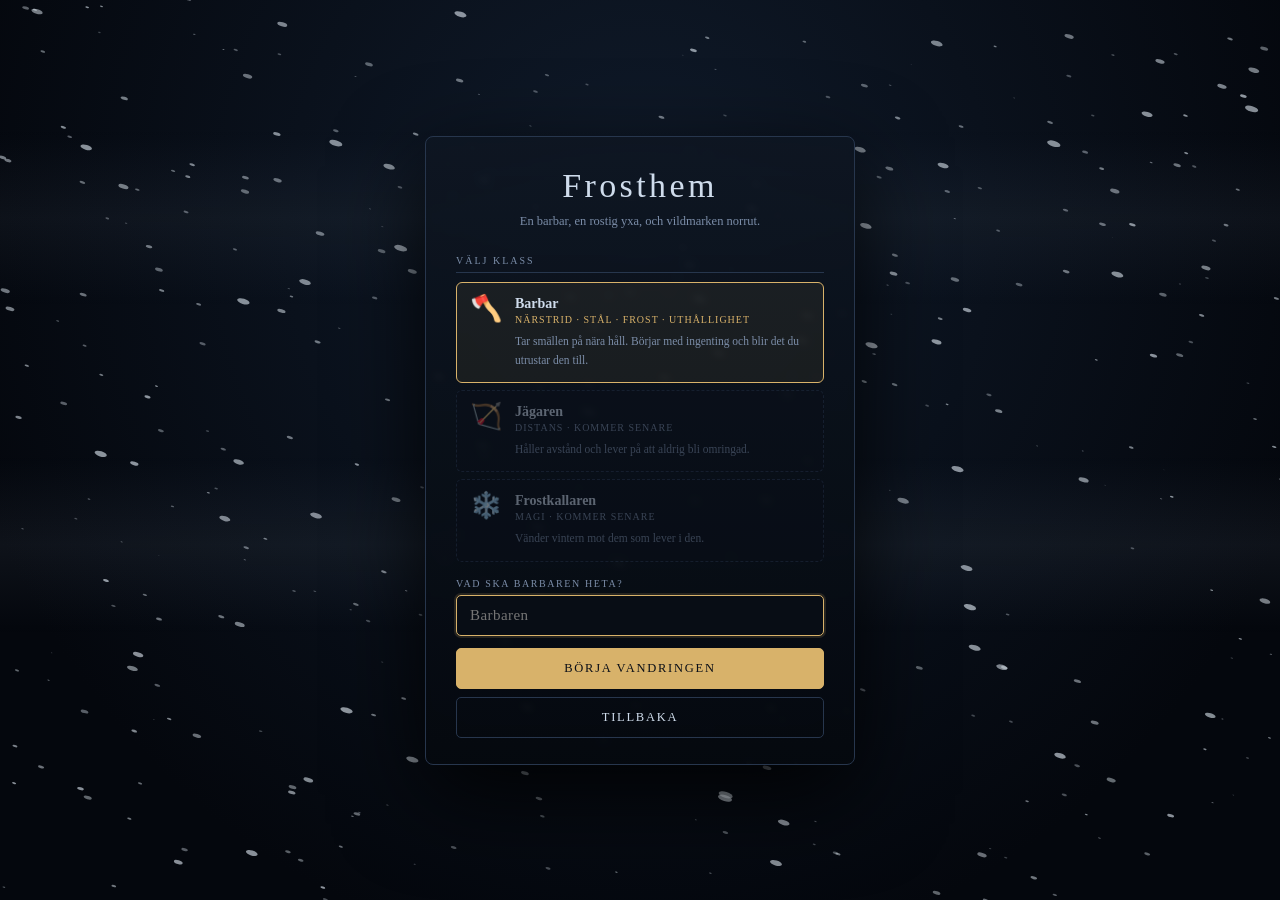
==== index.html @ ba6cdf70 "Barbar, tetris-väska och poäng med ångerrätt Poängfördelningen är byggd kring en väntande hög: poäng" ====
<!doctype html>
<html lang="sv">
<head>
<meta charset="utf-8">
<meta name="viewport" content="width=device-width,initial-scale=1">
<title>Frosthem — Barbaren</title>
<link rel="stylesheet" href="styles.css">
</head>
<body>
<canvas id="game"></canvas>

<div id="ground-labels"></div>

<div id="hud">
  <div class="orb orb-hp">
    <div class="orb-fill" id="hp-fill"></div>
    <div class="orb-text" id="hp-text">0/0</div>
  </div>

  <div id="center-hud">
    <div id="zone-name">Frosthem</div>
    <div id="xp-bar" title="Erfarenhet"><div id="xp-fill"></div></div>
    <div id="stamina-bar">
      <div id="stamina-fill"></div>
      <div id="stamina-text"><span class="lbl">Uthållighet</span><span class="val" id="sta-text">0/0</span></div>
    </div>
    <div id="skillbar"></div>
  </div>

  <div class="orb orb-mana" id="mana-orb">
    <div class="orb-fill" id="mana-fill"></div>
    <div class="orb-text" id="mana-text">0/0</div>
  </div>
</div>

<div id="topleft">
  <div id="charline"><span id="char-level">Nivå 1</span> <span class="dim">Barbar</span></div>
  <div id="goldline"><span id="gold">0</span> guld</div>
  <div id="alerts"></div>
</div>

<div id="topright">
  <div id="minimap-wrap"><canvas id="minimap" width="180" height="180"></canvas></div>
</div>

<div id="nav">
  <div class="navbtn" data-panel="inventory" data-name="Väska &amp; utrustning" data-key="I">🎒</div>
  <div class="navbtn" data-panel="character" data-name="Karaktär" data-key="C">📜</div>
  <div class="navbtn" data-panel="skills" data-name="Skill-träd" data-key="K">🌟</div>
  <div class="navbtn" data-act="help" data-name="Hur man spelar" data-key="F1"><span class="glyph">?</span></div>
</div>

<div id="panels"></div>
<div id="tooltip" class="hidden"></div>

<div id="pause" class="hidden">
  <div class="menu-box">
    <h1>Pausat</h1>
    <button data-act="resume" class="primary">Fortsätt</button>
    <button data-act="save">Spara nu</button>
    <button data-act="autoaim">Auto-sikte: På</button>
    <button data-act="autoattack">Auto-attack: På</button>
    <button data-act="quit">Till startskärmen</button>
    <div class="menu-note" id="pause-note"></div>
  </div>
</div>

<div id="levelup" class="hidden">
  <div class="menu-box lvl">
    <div class="lvl-badge" id="lvl-badge">Nivå 2</div>
    <p class="lvl-sub" id="lvl-sub"></p>
    <div id="lvl-stats"></div>
    <div class="lvl-actions" id="lvl-actions"></div>
    <div class="menu-note">Du måste inte lägga poängen nu — de ligger kvar tills du vill.</div>
  </div>
</div>

<div id="tutorial" class="hidden">
  <div class="menu-box tut">
    <div class="tut-step" id="tut-step">1 / 4</div>
    <div class="tut-ico" id="tut-ico">🧭</div>
    <h1 id="tut-title"></h1>
    <p id="tut-body"></p>
    <button data-act="next" class="primary" id="tut-next">Nästa</button>
  </div>
</div>

<div id="overlay" class="hidden">
  <div id="overlay-box">
    <h1 id="overlay-title"></h1>
    <p id="overlay-body"></p>
    <button id="overlay-btn"></button>
  </div>
</div>

<div id="hint">
  <b>← ↑ ↓ →</b><span>gå</span>
  <b>Klick</b><span>attack (siktar av sig själv)</span>
  <b>Space</b><span>undanrullning</span>
  <b>1 – 6</b><span>skills</span>
  <b>Q</b><span>hälsodryck</span>
  <b>E</b><span>använd · tala · res</span>
  <b>T</b><span>stadsportal</span>
  <b>Esc</b><span>paus &amp; spara</span>
  <b>F1</b><span>hur man spelar</span>
  <b>F2</b><span>dölj den här listan</span>
</div>

<div id="start">
  <canvas id="menu-bg"></canvas>
  <div id="start-box">
    <h1>Frosthem</h1>
    <p class="sub">En barbar, en rostig yxa, och vildmarken norrut.</p>

    <div id="char-list-view">
      <div class="menu-grp">Dina karaktärer</div>
      <div id="char-list"></div>
      <button id="btn-newchar">Skapa ny karaktär</button>
    </div>

    <div id="create-view" class="hidden">
      <div class="menu-grp">Välj klass</div>
      <div id="class-list"></div>
      <label for="hero-name">Vad ska barbaren heta?</label>
      <input id="hero-name" maxlength="18" placeholder="Barbaren" autocomplete="off" spellcheck="false">
      <button id="btn-new" class="primary">Börja vandringen</button>
      <button id="btn-back">Tillbaka</button>
    </div>
  </div>
</div>

<script type="module" src="src/main.js"></script>
</body>
</html>
---- styles.css ----
:root{
  --bg:#060910; --panel:#0d131e; --panel2:#121a27; --border:#27364d;
  --ink:#cfdcec; --muted:#7b8da8; --gold:#d8b26a; --ice:#7fd4f0; --blood:#a8202a;
  --r-normal:#cfdcec; --r-magic:#6f9ffb; --r-rare:#e8d15a; --r-unique:#c08a3e;
  --font: "Iowan Old Style","Palatino Linotype",Palatino,Georgia,serif;
  --mono: ui-monospace,"SF Mono",Menlo,monospace;
}
*{box-sizing:border-box}
html,body{margin:0;height:100%;overflow:hidden;background:var(--bg);color:var(--ink);
  font-family:var(--font);user-select:none;-webkit-user-select:none}
canvas#game{position:fixed;inset:0;width:100%;height:100%;display:block;cursor:crosshair}

/* ---------- ground item labels ---------- */
#ground-labels{position:fixed;inset:0;pointer-events:none;z-index:5}
.glabel{position:absolute;transform:translate(-50%,-50%);white-space:nowrap;
  font-size:11px;letter-spacing:.02em;padding:2px 7px;border-radius:3px;
  background:rgba(5,8,14,.82);border:1px solid rgba(255,255,255,.10);
  text-shadow:0 1px 2px #000;pointer-events:auto;cursor:pointer}
.glabel:hover{background:rgba(20,28,42,.95);border-color:rgba(255,255,255,.3)}
.glabel.gold{color:var(--gold)}
.r-normal{color:var(--r-normal)} .r-magic{color:var(--r-magic)}
.r-rare{color:var(--r-rare)} .r-unique{color:var(--r-unique)}

/* ---------- HUD ---------- */
#hud{position:fixed;left:0;right:0;bottom:0;height:132px;z-index:10;
  display:flex;align-items:flex-end;justify-content:center;gap:24px;pointer-events:none}
.orb{position:relative;width:104px;height:104px;flex:none;border-radius:50%;margin-bottom:10px;
  background:radial-gradient(circle at 35% 30%,#1b2536,#070b12 70%);
  border:2px solid var(--border);overflow:hidden;box-shadow:0 0 24px rgba(0,0,0,.8), inset 0 0 20px rgba(0,0,0,.7)}
.orb-fill{position:absolute;left:0;right:0;bottom:0;transition:height .12s linear}
.orb-hp .orb-fill{background:linear-gradient(180deg,#e0303c,#6b0f18)}
.orb-mana .orb-fill{background:linear-gradient(180deg,#6f9ffb,#1a2a70)}
.orb-text{position:absolute;inset:0;display:grid;place-items:center;font-size:12px;
  font-family:var(--mono);text-shadow:0 1px 3px #000;letter-spacing:.03em}
#center-hud{display:flex;flex-direction:column;align-items:center;gap:6px;margin-bottom:14px;
  width:min(420px,52vw)}
#zone-name{font-size:13px;color:var(--muted);letter-spacing:.18em;text-transform:uppercase}
#xp-bar{width:100%;height:7px;background:#0b1019;border:1px solid var(--border);border-radius:3px;overflow:hidden}
#xp-fill{height:100%;width:0%;background:linear-gradient(90deg,#5a7fbf,#a9d6f2);transition:width .2s}
#skillbar{display:flex;gap:8px}
.slot{width:46px;height:46px;border:1px solid var(--border);border-radius:5px;background:var(--panel2);
  position:relative;display:grid;place-items:center;pointer-events:auto;cursor:pointer;
  box-shadow:inset 0 0 12px rgba(0,0,0,.6)}
.slot.active{border-color:var(--gold);box-shadow:0 0 10px rgba(216,178,106,.35), inset 0 0 12px rgba(0,0,0,.6)}
.slot.locked{opacity:.32;cursor:default}
.slot .ico{font-size:20px;line-height:1}
.slot .key{position:absolute;top:1px;left:3px;font-size:9px;color:var(--muted);font-family:var(--mono)}
.slot .cd{position:absolute;inset:0;background:rgba(4,8,14,.75);border-radius:4px;
  display:grid;place-items:center;font-family:var(--mono);font-size:12px}

/* ---------- corners ---------- */
#topleft{position:fixed;top:14px;left:16px;z-index:10;font-size:13px;pointer-events:none}
#charline{letter-spacing:.06em}
.dim{color:var(--muted)}
#goldline{color:var(--gold);font-size:12px;margin-top:2px}
#alerts{margin-top:12px;display:flex;flex-direction:column;gap:4px;max-width:340px}
.alert{font-size:12px;padding:4px 9px;background:rgba(8,12,20,.82);border-left:2px solid var(--gold);
  animation:fade 5s forwards}
@keyframes fade{0%{opacity:0;transform:translateX(-8px)}8%{opacity:1;transform:none}80%{opacity:1}100%{opacity:0}}
#topright{position:fixed;top:14px;right:16px;z-index:10}
#minimap-wrap{border:1px solid var(--border);border-radius:4px;overflow:hidden;
  background:rgba(6,10,17,.7);box-shadow:0 0 18px rgba(0,0,0,.6)}
#minimap{display:block;opacity:.85}
/* Hjälptexten ligger i nedre vänstra hörnet, utanför både orbarna och
   skillfältet. På smala fönster finns ingen sådan ficka — då göms den, och
   F1 tvingar fram den igen. */
#hint{position:fixed;bottom:14px;left:16px;z-index:9;pointer-events:none;
  display:grid;grid-template-columns:auto auto;gap:4px 12px;align-items:baseline;
  font-size:12px;line-height:1.5;color:#93a6c0;letter-spacing:.01em;transition:opacity .5s;
  background:rgba(6,10,17,.55);border:1px solid rgba(39,54,77,.6);border-radius:6px;
  padding:11px 14px;backdrop-filter:blur(2px)}
#hint b{color:var(--gold);font-weight:600;font-family:var(--mono);font-size:11px;
  justify-self:end;white-space:nowrap}
#hint span{white-space:nowrap}
@media (max-width:1180px){ #hint{display:none} }
#hint.show{display:grid !important;opacity:1}
#hint.faded{opacity:.6}

/* ---------- panels ---------- */
#panels{position:fixed;inset:0;z-index:20;pointer-events:none}
.panel{position:absolute;top:58px;width:min(330px,40vw);max-height:calc(100vh - 180px);overflow-y:auto;
  background:linear-gradient(180deg,var(--panel),#080d15);border:1px solid var(--border);
  border-radius:6px;padding:14px;pointer-events:auto;box-shadow:0 18px 50px rgba(0,0,0,.75)}
.panel.left{left:22px} .panel.right{right:22px} .panel.wide{width:min(392px,46vw)}
.panel h2{margin:0 0 12px;font-size:13px;letter-spacing:.2em;text-transform:uppercase;
  color:var(--gold);font-weight:600;border-bottom:1px solid var(--border);padding-bottom:8px}
.panel .close{position:absolute;top:10px;right:12px;color:var(--muted);cursor:pointer;font-size:16px;line-height:1}
.panel .close:hover{color:var(--ink)}

/* Utrustningsdocka: platserna sitter där de sitter på en kropp, som i D2.
   Hjälm överst, vapen till vänster, sköld till höger, stövlar nederst. */
#equip-doll{position:relative;display:grid;gap:6px;margin-bottom:16px;
  grid-template-columns:1fr 1.15fr 1fr;
  grid-template-rows:auto auto auto auto auto}
#equip-doll::before{content:'';position:absolute;left:34%;right:34%;top:6%;bottom:16%;
  border-radius:44% 44% 30% 30%;background:radial-gradient(ellipse at 50% 35%,
    rgba(120,150,190,.07),rgba(120,150,190,0) 70%);pointer-events:none}
.eq{min-height:48px;border:1px solid var(--border);border-radius:4px;background:#0a0f18;
  display:flex;flex-direction:column;align-items:center;justify-content:center;gap:2px;
  font-size:8.5px;color:#42506a;position:relative;cursor:default;text-align:center;padding:3px;
  letter-spacing:.05em;text-transform:uppercase}
.eq.filled{background:#131c2b;cursor:pointer}
.eq.filled:hover{border-color:var(--gold);background:#1a2536}
.eq .ic{font-size:17px;line-height:1}
.eq .nm{font-size:9px;line-height:1.15;overflow:hidden;text-transform:none;letter-spacing:0}
.eq[data-slot="helm"]   {grid-column:2;grid-row:1}
.eq[data-slot="amulet"] {grid-column:3;grid-row:1}
.eq[data-slot="weapon"] {grid-column:1;grid-row:2/span 2}
.eq[data-slot="chest"]  {grid-column:2;grid-row:2/span 2}
.eq[data-slot="shield"] {grid-column:3;grid-row:2/span 2}
.eq[data-slot="gloves"] {grid-column:1;grid-row:4}
.eq[data-slot="belt"]   {grid-column:2;grid-row:4}
.eq[data-slot="boots"]  {grid-column:3;grid-row:4}
.eq[data-slot="ring1"]  {grid-column:1;grid-row:5}
.eq[data-slot="ring2"]  {grid-column:3;grid-row:5}

/* Väska: tetris-rutnät. Bakgrundsrutor i ett lager, föremål i ett annat,
   så ett tvåhandssvärd kan spänna över sex rutor utan att flytta något. */
#bag{position:relative;width:100%;aspect-ratio:10 / 6}
.bag-grid{position:absolute;inset:0;display:grid;gap:3px;
  grid-template-columns:repeat(10,1fr);grid-template-rows:repeat(6,1fr)}
.bag-grid.backdrop > div{border:1px solid #1c2635;border-radius:3px;background:#090e17}
.bag-grid.items{pointer-events:none}
.bag-item{pointer-events:auto;display:grid;place-items:center;border-radius:3px;cursor:pointer;
  background:#131c2b;border:1px solid #2a3a52;transition:.12s}
.bag-item:hover{border-color:var(--gold);background:#1b2637;z-index:2}
.bi-ico{font-size:17px;line-height:1}
.bag-item.rn{box-shadow:inset 0 0 0 1px rgba(207,220,236,.22)}
.bag-item.rm{box-shadow:inset 0 0 0 1px rgba(111,159,251,.55);border-color:#2f4a7a}
.bag-item.rr{box-shadow:inset 0 0 0 1px rgba(232,209,90,.55);border-color:#6b6030}
.bag-item.ru{box-shadow:inset 0 0 0 1px rgba(192,138,62,.7);border-color:#6d4c22}

/* stat rows */
.row{display:flex;justify-content:space-between;font-size:12px;padding:3px 0;
  border-bottom:1px solid rgba(39,54,77,.35)}
.row span:last-child{font-family:var(--mono);color:#e6eef8}
.grp{margin:12px 0 4px;font-size:10.5px;letter-spacing:.16em;text-transform:uppercase;color:var(--muted)}
.plus{display:inline-grid;place-items:center;width:17px;height:17px;margin-left:6px;
  border:1px solid var(--gold);color:var(--gold);border-radius:3px;cursor:pointer;font-size:12px;line-height:1}
.plus:hover{background:var(--gold);color:#0b0f17}

/* Skill-träd. Grenarna ritas som linjer mellan raderna så att kraven syns
   innan man läser dem: en nod är låst tills föräldern har en poäng. */
.tree{margin-bottom:20px;padding-bottom:6px;border-bottom:1px solid rgba(39,54,77,.35)}
.tree:last-of-type{border-bottom:0}
.tree-name{font-size:11px;letter-spacing:.14em;text-transform:uppercase;color:var(--ice);
  margin-bottom:10px;display:flex;justify-content:space-between}
.tree-name span{color:var(--muted);letter-spacing:.04em;text-transform:none}
.tier{display:grid;grid-template-columns:1fr 1fr;gap:10px;position:relative}
.tier.cap{grid-template-columns:1fr;padding:0 25%}
.branch{height:20px;position:relative}
.branch i{position:absolute;background:#2c3d55;display:block}
.branch i.v{width:2px;top:0;bottom:0}
.branch i.h{height:2px;left:25%;right:25%;top:9px}
.branch i.on{background:#5d7ea6}
.node{display:flex;gap:8px;align-items:center;padding:7px 8px;border:1px solid var(--border);
  border-radius:5px;background:#0c121c;cursor:pointer;position:relative}
.node:hover{background:#141d2b;border-color:#3c5271}
.node.avail{border-color:#4a638a;background:#101927}
.node.ready{border-color:var(--gold);box-shadow:0 0 8px rgba(216,178,106,.2)}
.node.locked{opacity:.34;cursor:default;border-style:dashed}
.node .ico{width:28px;height:28px;display:grid;place-items:center;border:1px solid var(--border);
  border-radius:4px;background:#080d15;font-size:15px;flex:none}
/* Trädnoder står på höjden: ikonen bär igenkänningen, texten får plats även
   i en smal kolumn, och rutnätet läser som ett träd i stället för en lista. */
.node.sk{flex-direction:column;align-items:center;text-align:center;gap:4px;padding:9px 5px 7px}
.node.sk .ico{width:34px;height:34px;font-size:18px}
.node.sk .t{width:100%}
.node.sk .t b{font-size:10.5px;line-height:1.22;hyphens:auto}
.node.sk .t i{font-size:8.5px;letter-spacing:.02em}
.node.sk .rk{font-size:10px}
.node.maxed .ico{border-color:var(--gold)}
.node .t{flex:1;min-width:0}
.node .t b{font-size:11px;font-weight:600;display:block;line-height:1.25}
.node .t i{font-size:9.5px;color:var(--muted);font-style:normal}
.node .rk{font-family:var(--mono);font-size:10.5px;color:var(--gold);flex:none}
.node .hk{position:absolute;top:-6px;right:-6px;width:15px;height:15px;border-radius:3px;
  background:var(--panel2);border:1px solid var(--gold);color:var(--gold);
  font-family:var(--mono);font-size:9px;display:grid;place-items:center}

/* tooltip */
#tooltip{position:fixed;z-index:120;max-width:290px;pointer-events:none;
  background:linear-gradient(180deg,#0f1724,#070b12);border:1px solid var(--border);
  border-radius:5px;padding:10px 12px;font-size:12px;line-height:1.45;
  box-shadow:0 14px 40px rgba(0,0,0,.85)}
#tooltip .tt-name{font-size:13px;margin-bottom:1px}
#tooltip .tt-base{color:var(--muted);font-size:11px;margin-bottom:7px}
#tooltip .tt-core{font-family:var(--mono);font-size:11.5px;color:#dbe6f4}
#tooltip .tt-mod{color:var(--r-magic);font-size:11.5px}
#tooltip .tt-req{color:var(--muted);font-size:10.5px;margin-top:7px}
#tooltip .tt-req.bad{color:var(--blood)}
#tooltip hr{border:0;border-top:1px solid rgba(39,54,77,.6);margin:7px 0}
#tooltip .tt-hint{color:var(--gold);font-size:10.5px;margin-top:7px;font-style:italic}
#tooltip .tt-cmp{color:var(--muted);font-size:10.5px;margin-top:6px}
.up{color:#69c17a} .down{color:#c1697a}

/* overlay */
#overlay{position:fixed;inset:0;z-index:80;background:rgba(3,5,9,.86);display:grid;place-items:center}
#overlay-box{text-align:center;max-width:440px;padding:32px}
#overlay-box h1{font-size:30px;margin:0 0 10px;letter-spacing:.06em;color:var(--ink)}
#overlay-box p{color:var(--muted);font-size:14px;line-height:1.6;margin:0 0 22px}
#overlay-btn{background:none;border:1px solid var(--gold);color:var(--gold);font-family:var(--font);
  font-size:13px;letter-spacing:.14em;text-transform:uppercase;padding:11px 26px;border-radius:4px;cursor:pointer}
#overlay-btn:hover{background:var(--gold);color:#0b0f17}
.hidden{display:none !important}
::-webkit-scrollbar{width:8px}
::-webkit-scrollbar-track{background:#080d15}
::-webkit-scrollbar-thumb{background:#243349;border-radius:4px}

/* ---------- startskärm ---------- */
#start{position:fixed;inset:0;z-index:90;display:grid;place-items:center;
  background:radial-gradient(ellipse at 50% 25%,#101b2b,#04070d 78%);overflow:hidden}
#menu-bg{position:absolute;inset:0;width:100%;height:100%;display:block}
#start-box{position:relative;width:min(430px,92vw);max-height:92vh;overflow-y:auto;
  padding:30px 30px 26px;text-align:center;
  border:1px solid var(--border);border-radius:8px;
  background:linear-gradient(180deg,rgba(14,22,34,.93),rgba(5,9,15,.96));
  box-shadow:0 30px 90px rgba(0,0,0,.85);backdrop-filter:blur(3px)}
#start-box h1{margin:0 0 6px;font-size:34px;letter-spacing:.1em;font-weight:500}
#start-box .sub{margin:0 0 24px;color:var(--muted);font-size:12.5px;line-height:1.6}
.menu-grp{text-align:left;font-size:10px;letter-spacing:.2em;text-transform:uppercase;
  color:var(--muted);margin:0 0 9px;padding-bottom:6px;border-bottom:1px solid var(--border)}
#start-box label{display:block;text-align:left;font-size:10px;letter-spacing:.16em;
  text-transform:uppercase;color:var(--muted);margin:16px 0 6px}
#hero-name{width:100%;padding:11px 13px;margin-bottom:4px;border-radius:5px;
  border:1px solid var(--border);background:#080d15;color:var(--ink);
  font-family:var(--font);font-size:15px;letter-spacing:.03em}
#hero-name:focus{outline:none;border-color:var(--gold);box-shadow:0 0 0 2px rgba(216,178,106,.15)}
#start-box button{width:100%;margin-top:8px;background:none;border:1px solid var(--border);
  color:var(--ink);font-family:var(--font);font-size:12.5px;letter-spacing:.14em;
  text-transform:uppercase;padding:12px;border-radius:5px;cursor:pointer;transition:.15s}
#start-box button:hover{border-color:var(--gold);color:var(--gold)}
#start-box button.primary{background:var(--gold);border-color:var(--gold);color:#0b0f17}
#start-box button.primary:hover{filter:brightness(1.12);color:#0b0f17}

/* karaktärslistan */
#char-list{display:flex;flex-direction:column;gap:7px;margin-bottom:6px}
.char-row{display:flex;align-items:center;gap:12px;padding:11px 12px;text-align:left;
  border:1px solid var(--border);border-radius:6px;background:#0a0f18;cursor:pointer;transition:.14s}
.char-row:hover{border-color:var(--gold);background:#141d2b}
.char-lvl{flex:none;width:38px;height:38px;border-radius:50%;display:grid;place-items:center;
  border:1px solid var(--gold);color:var(--gold);font-family:var(--mono);font-size:14px;
  background:rgba(216,178,106,.08)}
.char-t{flex:1;min-width:0}
.char-t b{display:block;font-size:14px;line-height:1.25}
.char-t i{display:block;font-style:normal;font-size:10.5px;color:var(--muted);margin-top:2px}
.char-del{flex:none;width:26px;height:26px;border-radius:4px;display:grid;place-items:center;
  color:#4d5c73;font-size:14px;border:1px solid transparent}
.char-del:hover{color:var(--blood);border-color:var(--blood);background:rgba(168,32,42,.1)}
.char-empty{padding:16px 6px;font-size:12px;color:var(--muted);line-height:1.6;text-align:left}

/* klassval */
#class-list{display:flex;flex-direction:column;gap:7px}
.class-card{display:flex;gap:13px;text-align:left;padding:13px;
  border:1px solid var(--border);border-radius:6px;background:#0a0f18;cursor:pointer;transition:.14s}
.class-card:hover{border-color:#3c5271;background:#121a27}
.class-card.on{border-color:var(--gold);background:rgba(216,178,106,.07)}
.class-card.locked{opacity:.42;cursor:default;border-style:dashed}
.class-card.locked:hover{border-color:var(--border);background:#0a0f18}
.cc-ico{font-size:26px;line-height:1;flex:none}
.cc-t{min-width:0}
.cc-t b{display:block;font-size:14px;margin-bottom:2px}
.cc-t i{display:block;font-style:normal;font-size:10px;letter-spacing:.1em;
  text-transform:uppercase;color:var(--gold);margin-bottom:6px}
.class-card.locked .cc-t i{color:var(--muted)}
.cc-t span{font-size:11.5px;color:var(--muted);line-height:1.5}

/* ---------- navigeringsikoner ---------- */
/* Knapparna sitter nere till höger om manaklotet, där handen redan är. */
#nav{position:fixed;right:16px;bottom:20px;z-index:11;display:flex;gap:6px}
.navbtn{position:relative;width:38px;height:38px;display:grid;place-items:center;font-size:17px;cursor:pointer;
  border:1px solid var(--border);border-radius:5px;background:rgba(24,34,49,.94);
  transition:border-color .12s, background .12s;color:var(--gold)}
.navbtn .glyph{font-size:13px;letter-spacing:1px;color:var(--gold)}
.navbtn:hover{border-color:var(--gold);background:#18222f}
.navbtn.on{border-color:var(--gold);box-shadow:0 0 9px rgba(216,178,106,.28)}
.navbtn .dot{position:absolute}
/* OBS: klassen får inte heta .alert — det namnet bär HUD-meddelandenas
   fade-animation, som annars gör ikonen osynlig. */
.navbtn.pending::after{content:'';position:absolute;width:7px;height:7px;border-radius:50%;
  background:var(--gold);transform:translate(15px,-13px);box-shadow:0 0 6px var(--gold)}

/* ---------- meny-, nivå- och tutorialrutor ---------- */
#pause,#levelup,#tutorial{position:fixed;inset:0;z-index:85;display:grid;place-items:center}
#pause,#tutorial{background:rgba(3,5,9,.8)}
/* Nivårutan får inte låsa panelerna — man ska kunna öppna skill-trädet bakom den. */
#levelup{background:none;pointer-events:none}
.menu-box{width:min(360px,88vw);padding:26px 26px 20px;text-align:center;pointer-events:auto;
  border:1px solid var(--border);border-radius:8px;
  background:linear-gradient(180deg,rgba(17,25,38,.97),rgba(6,10,17,.98));
  box-shadow:0 26px 80px rgba(0,0,0,.85)}
.menu-box h1{margin:0 0 18px;font-size:23px;letter-spacing:.09em;font-weight:500}
.menu-box button{width:100%;margin-bottom:8px;background:none;border:1px solid var(--border);
  color:var(--ink);font-family:var(--font);font-size:12.5px;letter-spacing:.12em;
  text-transform:uppercase;padding:11px;border-radius:5px;cursor:pointer;transition:.14s}
.menu-box button:hover{border-color:var(--gold);color:var(--gold)}
.menu-box button.primary{background:var(--gold);border-color:var(--gold);color:#0b0f17}
.menu-box button.primary:hover{filter:brightness(1.12);color:#0b0f17}
.menu-note{margin-top:12px;font-size:11px;color:var(--muted);line-height:1.55}

/* nivåhöjning */
.menu-box.lvl{width:min(840px,95vw);border-color:var(--gold);
  box-shadow:0 0 0 1px rgba(216,178,106,.18),0 26px 80px rgba(0,0,0,.85)}
.lvl-badge{font-size:15px;letter-spacing:.26em;text-transform:uppercase;color:var(--gold);
  margin-bottom:4px}
.lvl-sub{margin:0 0 16px;font-size:12px;color:var(--muted)}
/* Bara listan rullar — rubrik, räknare och knappar ska aldrig hamna utanför bild. */
/* Två kolumner: attributen till vänster, hela trädet till höger. Ingenting
   ligger bakom en knapp, och kolumnerna rullar var för sig. */
#lvl-stats{margin-bottom:16px;text-align:left;display:grid;gap:20px;
  grid-template-columns:minmax(0,0.85fr) minmax(0,1.15fr)}
.lvl-col{min-width:0;max-height:56vh;overflow-y:auto;padding-right:6px}
@media (max-width:760px){ #lvl-stats{grid-template-columns:1fr} .lvl-col{max-height:32vh} }
#lvl-stats .row{padding:5px 0}
#lvl-stats .row span:first-child{display:flex;align-items:center}
#lvl-stats .grp{margin:10px 0 2px}
#lvl-stats .lvl-skill .si{font-style:normal;margin-right:7px;font-size:13px}
#lvl-stats .points{margin-bottom:8px}
.lvl-actions{display:flex;gap:8px}
.lvl-actions button{margin-bottom:0}
@keyframes lvlpop{0%{transform:scale(.9);opacity:0}60%{transform:scale(1.02)}100%{transform:scale(1);opacity:1}}
.menu-box.lvl{animation:lvlpop .28s ease-out}

/* tutorial */
.menu-box.tut{width:min(400px,90vw)}
.tut-step{font-size:10px;letter-spacing:.22em;color:var(--muted);margin-bottom:14px}
.tut-ico{font-size:36px;line-height:1;margin-bottom:12px}
.menu-box.tut h1{font-size:19px;margin-bottom:10px}
.menu-box.tut p{margin:0 0 20px;color:var(--muted);font-size:13px;line-height:1.65}
.menu-box.tut b{color:var(--gold);font-weight:600}

/* ---------- poängräknare ---------- */
.points{display:flex;align-items:baseline;gap:9px;margin:2px 0 12px;padding:9px 12px;
  border:1px solid var(--border);border-radius:5px;background:#0a0f18}
.points.has{border-color:var(--gold);background:rgba(216,178,106,.09);
  box-shadow:0 0 0 1px rgba(216,178,106,.14)}
.points .n{font-family:var(--mono);font-size:21px;line-height:1;color:#4d5c73;min-width:22px;text-align:center}
.points.has .n{color:var(--gold)}
.points .l{font-size:11px;letter-spacing:.06em;color:var(--muted)}
.points.has .l{color:var(--ink)}

/* ---------- flikar i skill-trädet ---------- */
.tabs{display:grid;grid-template-columns:repeat(3,1fr);gap:5px;margin-bottom:14px}
.tab{padding:8px 4px;text-align:center;border:1px solid var(--border);border-radius:5px;
  background:#0a0f18;cursor:pointer;transition:.13s}
.tab:hover{background:#141d2b;border-color:#3c5271}
.tab.on{border-color:var(--ice);background:rgba(127,212,240,.08)}
.tab b{display:block;font-size:11px;font-weight:600;letter-spacing:.04em}
.tab.on b{color:var(--ice)}
.tab i{font-style:normal;font-size:9.5px;font-family:var(--mono);color:var(--muted)}
.tab.on i{color:var(--ink)}

/* ---------- uthållighet: tydlig signal när den tar slut ---------- */
/* Uthålligheten är närstridarens klocka och förtjänar en egen stapel mitt i
   blickfånget — mana är magins resurs och får klotet till höger. */
#stamina-bar{position:relative;width:100%;height:15px;background:#0b1019;
  border:1px solid var(--border);border-radius:4px;overflow:hidden;
  box-shadow:inset 0 1px 4px rgba(0,0,0,.7)}
#stamina-fill{height:100%;width:100%;transition:width .1s linear;
  background:linear-gradient(180deg,#e0c46a,#8a6a1e)}
#stamina-bar.low #stamina-fill{background:linear-gradient(180deg,#d4626c,#6b1a22)}
#stamina-text{position:absolute;inset:0;display:flex;align-items:center;
  justify-content:space-between;padding:0 8px;font-size:9.5px;letter-spacing:.1em;
  text-transform:uppercase;text-shadow:0 1px 2px rgba(0,0,0,.9);color:#f0e6cf}
#stamina-text .val{font-family:var(--mono);letter-spacing:0}
#stamina-bar.low #stamina-text{color:#ffdfe2}
#stamina-bar.flash,.orb-mana.flash{animation:resflash .45s ease-out}
@keyframes resflash{
  0%{box-shadow:0 0 0 3px rgba(224,196,106,.8), inset 0 1px 4px rgba(0,0,0,.7)}
  100%{box-shadow:0 0 0 0 rgba(224,196,106,0), inset 0 1px 4px rgba(0,0,0,.7)}
}

/* ---------- attributrutor ---------- */
.attr-grid{display:grid;grid-template-columns:1fr 1fr;gap:8px;margin-bottom:6px}
.attr-card{position:relative;padding:11px 10px 9px;text-align:center;border-radius:6px;
  border:1px solid var(--border);background:#0a0f18;transition:.14s}
.attr-card:hover{border-color:#3c5271;background:#121a27}
.attr-card.pending{border-color:var(--gold);background:rgba(216,178,106,.09)}
.ac-ico{font-size:20px;line-height:1;margin-bottom:5px}
.ac-name{font-size:10px;letter-spacing:.12em;text-transform:uppercase;color:var(--muted)}
.ac-val{font-family:var(--mono);font-size:20px;line-height:1.25;color:#e6eef8}
.ac-delta{font-size:12px;color:var(--gold);margin-left:3px}
.ac-btns,.sk-btns{display:flex;gap:5px;justify-content:center;margin-top:6px}
.ac-btn{width:24px;height:22px;display:grid;place-items:center;cursor:pointer;
  border:1px solid var(--border);border-radius:4px;font-size:14px;line-height:1;
  color:var(--ink);background:#0d131e;transition:.12s;user-select:none}
.ac-btn:hover{border-color:var(--gold);color:var(--gold);background:#18222f}
.ac-btn.off{opacity:.22;pointer-events:none}
.ac-btn.plus{color:var(--gold)}

/* ---------- skill-noder med väntande poäng ---------- */
.node.sk .rk{display:flex;align-items:baseline;gap:1px;font-family:var(--mono)}
.node.sk .rk b{font-size:13px;color:#e6eef8;font-weight:600}
.node.sk .rk .rk-delta{color:var(--gold);font-size:11px}
.node.sk .rk .rk-max{color:var(--muted);font-size:10px}
.node.sk.pending{border-color:var(--gold);background:rgba(216,178,106,.10)}
.node.sk .sk-btns{margin-top:5px}
.node.sk .ac-btn{width:26px;height:20px;font-size:13px}

/* ---------- ångra / lås in ---------- */
.confirm-bar{position:sticky;bottom:0;display:grid;grid-template-columns:auto 1fr;gap:8px;
  margin-top:14px;padding-top:12px;background:linear-gradient(180deg,rgba(8,13,21,0),rgba(8,13,21,.96) 32%)}
.confirm-bar button{font-family:var(--font);font-size:12px;letter-spacing:.1em;
  text-transform:uppercase;padding:11px 14px;border-radius:5px;cursor:pointer;transition:.14s;border:1px solid}
.confirm-bar .cb-undo{background:none;border-color:var(--border);color:var(--muted)}
.confirm-bar .cb-undo:hover{border-color:var(--blood);color:var(--blood)}
.confirm-bar .cb-ok{background:var(--gold);border-color:var(--gold);color:#0b0f17;font-weight:600}
.confirm-bar .cb-ok:hover{filter:brightness(1.12)}
.lvl-actions{display:block}
.lvl-actions .confirm-bar{margin-top:0;background:none}
.lvl-actions > button{width:100%;background:var(--gold);border:1px solid var(--gold);color:#0b0f17;
  font-family:var(--font);font-size:12.5px;letter-spacing:.14em;text-transform:uppercase;
  padding:12px;border-radius:5px;cursor:pointer}
.lvl-actions > button:hover{filter:brightness(1.12)}
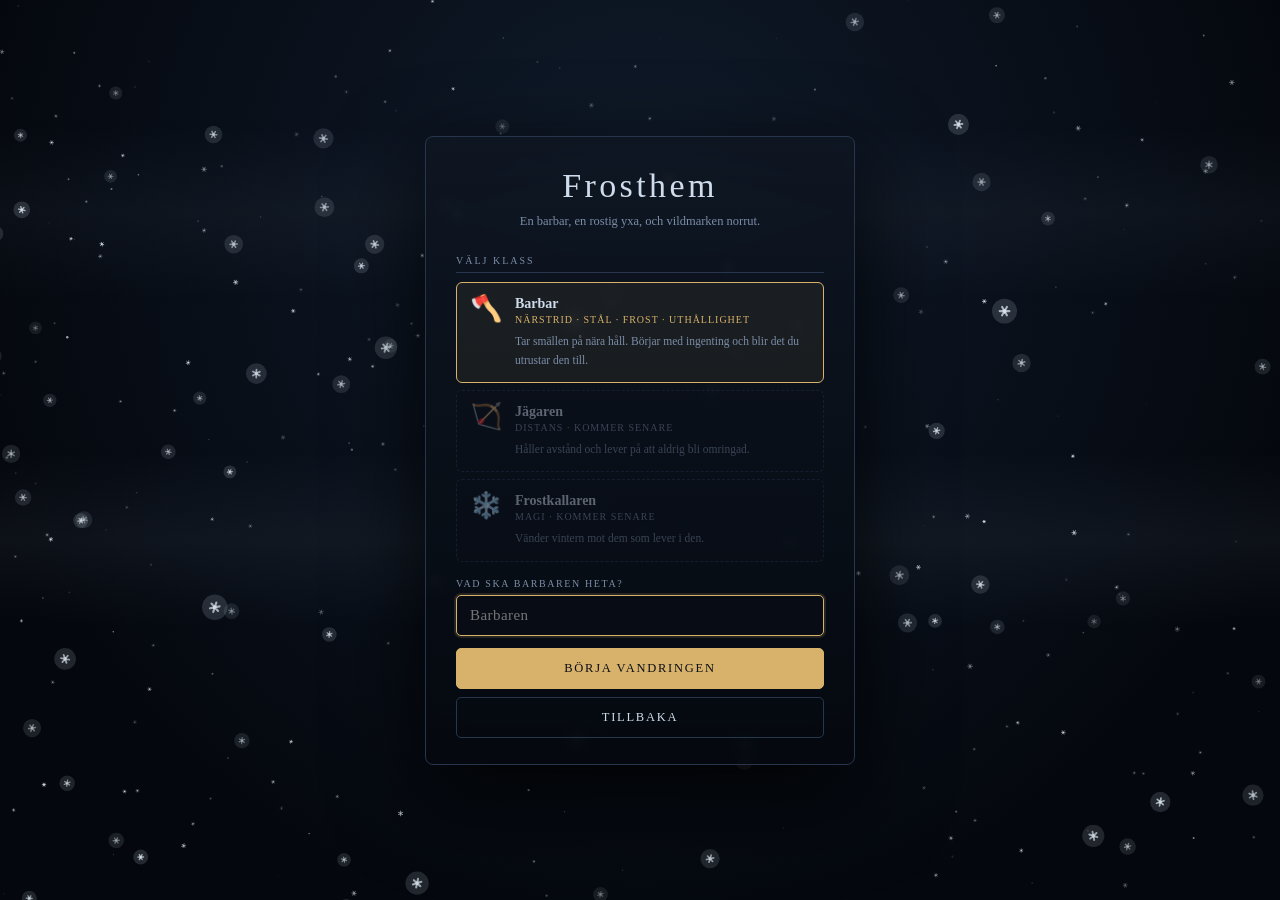
==== commit 0a17ff84: "Zonbyte genom att gå ut ur kartan, och platsnamn som tonar in Portalringarna mellan zonerna är borta" ====
--- a/index.html
+++ b/index.html
@@ -18,7 +18,6 @@
   </div>
 
   <div id="center-hud">
-    <div id="zone-name">Frosthem</div>
     <div id="xp-bar" title="Erfarenhet"><div id="xp-fill"></div></div>
     <div id="stamina-bar">
       <div id="stamina-fill"></div>
@@ -41,6 +40,7 @@
 
 <div id="topright">
   <div id="minimap-wrap"><canvas id="minimap" width="180" height="180"></canvas></div>
+  <div id="zone-tag"><span id="zone-name">Frosthem</span><span id="zone-lvl"></span></div>
 </div>
 
 <div id="nav">
@@ -50,6 +50,8 @@
   <div class="navbtn" data-act="help" data-name="Hur man spelar" data-key="F1"><span class="glyph">?</span></div>
 </div>
 
+<div id="banner"><div id="banner-name"></div><div id="banner-sub"></div></div>
+<div id="veil"></div>
 <div id="panels"></div>
 <div id="tooltip" class="hidden"></div>
 
--- a/styles.css
+++ b/styles.css
@@ -34,7 +34,6 @@
   font-family:var(--mono);text-shadow:0 1px 3px #000;letter-spacing:.03em}
 #center-hud{display:flex;flex-direction:column;align-items:center;gap:6px;margin-bottom:14px;
   width:min(420px,52vw)}
-#zone-name{font-size:13px;color:var(--muted);letter-spacing:.18em;text-transform:uppercase}
 #xp-bar{width:100%;height:7px;background:#0b1019;border:1px solid var(--border);border-radius:3px;overflow:hidden}
 #xp-fill{height:100%;width:0%;background:linear-gradient(90deg,#5a7fbf,#a9d6f2);transition:width .2s}
 #skillbar{display:flex;gap:8px}
@@ -58,9 +57,39 @@
   animation:fade 5s forwards}
 @keyframes fade{0%{opacity:0;transform:translateX(-8px)}8%{opacity:1;transform:none}80%{opacity:1}100%{opacity:0}}
 #topright{position:fixed;top:14px;right:16px;z-index:10}
-#minimap-wrap{border:1px solid var(--border);border-radius:4px;overflow:hidden;
-  background:rgba(6,10,17,.7);box-shadow:0 0 18px rgba(0,0,0,.6)}
-#minimap{display:block;opacity:.85}
+/* Storleken måste stå i CSS. Utan den blir width-attributet också
+   layoutstorlek, och eftersom renderaren sätter attributet från clientWidth
+   fick vi en återkoppling som fördubblade kartan varje bildruta. */
+#minimap-wrap{width:180px;height:180px;border:1px solid var(--border);border-radius:4px;
+  overflow:hidden;background:rgba(6,10,17,.7);box-shadow:0 0 18px rgba(0,0,0,.6)}
+#minimap{display:block;width:180px;height:180px;opacity:.85}
+/* Var man är står alltid kvar under kartan — banderollen tonar bort, den här
+   gör det inte. */
+#zone-tag{margin-top:6px;text-align:right;pointer-events:none;line-height:1.35}
+#zone-name{display:block;font-size:12px;letter-spacing:.2em;text-transform:uppercase;
+  color:#a9bcd4;text-shadow:0 1px 3px #000}
+#zone-lvl{display:block;font-size:10px;letter-spacing:.14em;color:var(--muted);
+  font-family:var(--mono)}
+
+/* ---------- platsnamn vid ankomst ---------- */
+/* Ligger högt upp, utan ruta. Tonar in, står kvar en stund, tonar ut — och
+   fångar aldrig muspekaren. */
+#banner{position:fixed;top:13vh;left:0;right:0;z-index:24;text-align:center;
+  pointer-events:none;opacity:0}
+#banner.show{animation:banner 4.2s ease-out forwards}
+#banner-name{font-size:clamp(26px,4.4vw,52px);letter-spacing:.16em;color:#e6f1fb;
+  text-shadow:0 2px 18px rgba(0,0,0,.95),0 0 44px rgba(120,190,230,.28)}
+#banner-sub{margin-top:8px;font-size:12px;letter-spacing:.34em;text-transform:uppercase;
+  color:#89a3c0;text-shadow:0 1px 6px #000}
+@keyframes banner{
+  0%{opacity:0;transform:translateY(-14px) scale(.985);letter-spacing:.3em}
+  16%{opacity:1;transform:none;letter-spacing:.16em}
+  68%{opacity:1}
+  100%{opacity:0;transform:translateY(-6px)}
+}
+
+/* Mörkningen vid zonbyte. Täcker även HUD:en, så bytet blir ett helt klipp. */
+#veil{position:fixed;inset:0;z-index:60;background:#05070d;pointer-events:none;opacity:0}
 /* Hjälptexten ligger i nedre vänstra hörnet, utanför både orbarna och
    skillfältet. På smala fönster finns ingen sådan ficka — då göms den, och
    F1 tvingar fram den igen. */
@@ -370,22 +399,29 @@
   100%{box-shadow:0 0 0 0 rgba(224,196,106,0), inset 0 1px 4px rgba(0,0,0,.7)}
 }
 
-/* ---------- attributrutor ---------- */
-.attr-grid{display:grid;grid-template-columns:1fr 1fr;gap:8px;margin-bottom:6px}
-.attr-card{position:relative;padding:11px 10px 9px;text-align:center;border-radius:6px;
+/* ---------- attributbrickor ---------- */
+.attr-grid{display:flex;flex-direction:column;gap:8px;margin-bottom:6px}
+.attr-card{display:grid;grid-template-columns:auto minmax(0,1fr) auto auto;gap:13px;
+  align-items:center;padding:12px 13px;border-radius:6px;
   border:1px solid var(--border);background:#0a0f18;transition:.14s}
 .attr-card:hover{border-color:#3c5271;background:#121a27}
 .attr-card.pending{border-color:var(--gold);background:rgba(216,178,106,.09)}
-.ac-ico{font-size:20px;line-height:1;margin-bottom:5px}
-.ac-name{font-size:10px;letter-spacing:.12em;text-transform:uppercase;color:var(--muted)}
-.ac-val{font-family:var(--mono);font-size:20px;line-height:1.25;color:#e6eef8}
+.ac-ico{width:26px;height:26px;color:#8ea3bd;flex:none}
+.attr-card.pending .ac-ico{color:var(--gold)}
+.ac-ico svg{width:100%;height:100%;display:block}
+.ac-text{min-width:0}
+.ac-text b{display:block;font-size:12.5px;font-weight:600;letter-spacing:.03em}
+.ac-text i{display:block;font-style:normal;font-size:10.5px;color:var(--muted);
+  margin-top:2px;line-height:1.35}
+.ac-val{font-family:var(--mono);font-size:20px;line-height:1;color:#e6eef8;
+  white-space:nowrap;text-align:right}
 .ac-delta{font-size:12px;color:var(--gold);margin-left:3px}
-.ac-btns,.sk-btns{display:flex;gap:5px;justify-content:center;margin-top:6px}
-.ac-btn{width:24px;height:22px;display:grid;place-items:center;cursor:pointer;
-  border:1px solid var(--border);border-radius:4px;font-size:14px;line-height:1;
+.ac-btns,.sk-btns{display:flex;gap:5px;justify-content:center}
+.ac-btn{width:26px;height:24px;display:grid;place-items:center;cursor:pointer;
+  border:1px solid var(--border);border-radius:4px;font-size:15px;line-height:1;
   color:var(--ink);background:#0d131e;transition:.12s;user-select:none}
 .ac-btn:hover{border-color:var(--gold);color:var(--gold);background:#18222f}
-.ac-btn.off{opacity:.22;pointer-events:none}
+.ac-btn.off{opacity:.2;pointer-events:none}
 .ac-btn.plus{color:var(--gold)}
 
 /* ---------- skill-noder med väntande poäng ---------- */
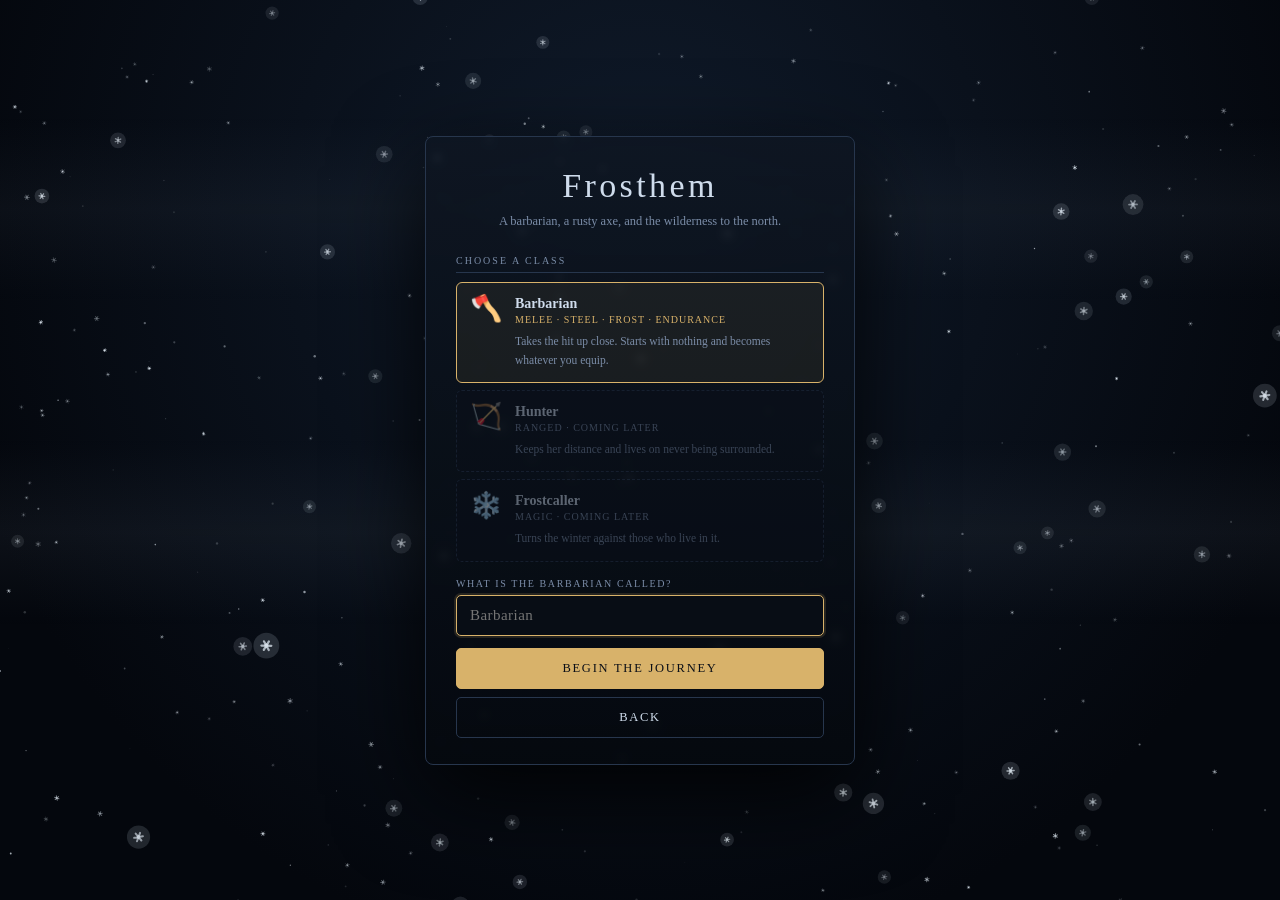
==== commit 0e38c583: "Translate the whole project to English Every player-facing string, every code comment and JSDoc bloc" ====
--- a/index.html
+++ b/index.html
@@ -1,9 +1,9 @@
 <!doctype html>
-<html lang="sv">
+<html lang="en">
 <head>
 <meta charset="utf-8">
 <meta name="viewport" content="width=device-width,initial-scale=1">
-<title>Frosthem — Barbaren</title>
+<title>Frosthem — The Barbarian</title>
 <link rel="stylesheet" href="styles.css">
 </head>
 <body>
@@ -21,7 +21,7 @@
     <div id="xp-bar" title="Erfarenhet"><div id="xp-fill"></div></div>
     <div id="stamina-bar">
       <div id="stamina-fill"></div>
-      <div id="stamina-text"><span class="lbl">Uthållighet</span><span class="val" id="sta-text">0/0</span></div>
+      <div id="stamina-text"><span class="lbl">Stamina</span><span class="val" id="sta-text">0/0</span></div>
     </div>
     <div id="skillbar"></div>
   </div>
@@ -33,8 +33,8 @@
 </div>
 
 <div id="topleft">
-  <div id="charline"><span id="char-level">Nivå 1</span> <span class="dim">Barbar</span></div>
-  <div id="goldline"><span id="gold">0</span> guld</div>
+  <div id="charline"><span id="char-level">Level 1</span> <span class="dim">Barbarian</span></div>
+  <div id="goldline"><span id="gold">0</span> gold</div>
   <div id="alerts"></div>
 </div>
 
@@ -44,10 +44,10 @@
 </div>
 
 <div id="nav">
-  <div class="navbtn" data-panel="inventory" data-name="Väska &amp; utrustning" data-key="I">🎒</div>
-  <div class="navbtn" data-panel="character" data-name="Karaktär" data-key="C">📜</div>
-  <div class="navbtn" data-panel="skills" data-name="Skill-träd" data-key="K">🌟</div>
-  <div class="navbtn" data-act="help" data-name="Hur man spelar" data-key="F1"><span class="glyph">?</span></div>
+  <div class="navbtn" data-panel="inventory" data-name="Bag &amp; equipment" data-key="I">🎒</div>
+  <div class="navbtn" data-panel="character" data-name="Character" data-key="C">📜</div>
+  <div class="navbtn" data-panel="skills" data-name="Skill trees" data-key="K">🌟</div>
+  <div class="navbtn" data-act="help" data-name="How to play" data-key="F1"><span class="glyph">?</span></div>
 </div>
 
 <div id="banner"><div id="banner-name"></div><div id="banner-sub"></div></div>
@@ -57,23 +57,23 @@
 
 <div id="pause" class="hidden">
   <div class="menu-box">
-    <h1>Pausat</h1>
-    <button data-act="resume" class="primary">Fortsätt</button>
-    <button data-act="save">Spara nu</button>
-    <button data-act="autoaim">Auto-sikte: På</button>
-    <button data-act="autoattack">Auto-attack: På</button>
-    <button data-act="quit">Till startskärmen</button>
+    <h1>Paused</h1>
+    <button data-act="resume" class="primary">Resume</button>
+    <button data-act="save">Save now</button>
+    <button data-act="autoaim">Auto-aim: On</button>
+    <button data-act="autoattack">Auto-attack: On</button>
+    <button data-act="quit">Back to the start screen</button>
     <div class="menu-note" id="pause-note"></div>
   </div>
 </div>
 
 <div id="levelup" class="hidden">
   <div class="menu-box lvl">
-    <div class="lvl-badge" id="lvl-badge">Nivå 2</div>
+    <div class="lvl-badge" id="lvl-badge">Level 2</div>
     <p class="lvl-sub" id="lvl-sub"></p>
     <div id="lvl-stats"></div>
     <div class="lvl-actions" id="lvl-actions"></div>
-    <div class="menu-note">Du måste inte lägga poängen nu — de ligger kvar tills du vill.</div>
+    <div class="menu-note">You do not have to spend the points now — they wait until you want them.</div>
   </div>
 </div>
 
@@ -83,7 +83,7 @@
     <div class="tut-ico" id="tut-ico">🧭</div>
     <h1 id="tut-title"></h1>
     <p id="tut-body"></p>
-    <button data-act="next" class="primary" id="tut-next">Nästa</button>
+    <button data-act="next" class="primary" id="tut-next">Next</button>
   </div>
 </div>
 
@@ -96,37 +96,37 @@
 </div>
 
 <div id="hint">
-  <b>← ↑ ↓ →</b><span>gå</span>
-  <b>Klick</b><span>attack (siktar av sig själv)</span>
-  <b>Space</b><span>undanrullning</span>
+  <b>← ↑ ↓ →</b><span>walk</span>
+  <b>Click</b><span>attack (aims itself)</span>
+  <b>Space</b><span>dodge roll</span>
   <b>1 – 6</b><span>skills</span>
-  <b>Q</b><span>hälsodryck</span>
-  <b>E</b><span>använd · tala · res</span>
-  <b>T</b><span>stadsportal</span>
-  <b>Esc</b><span>paus &amp; spara</span>
-  <b>F1</b><span>hur man spelar</span>
-  <b>F2</b><span>dölj den här listan</span>
+  <b>Q</b><span>health potion</span>
+  <b>E</b><span>use · talk · travel</span>
+  <b>T</b><span>town portal</span>
+  <b>Esc</b><span>pause &amp; save</span>
+  <b>F1</b><span>how to play</span>
+  <b>F2</b><span>hide this list</span>
 </div>
 
 <div id="start">
   <canvas id="menu-bg"></canvas>
   <div id="start-box">
     <h1>Frosthem</h1>
-    <p class="sub">En barbar, en rostig yxa, och vildmarken norrut.</p>
+    <p class="sub">A barbarian, a rusty axe, and the wilderness to the north.</p>
 
     <div id="char-list-view">
-      <div class="menu-grp">Dina karaktärer</div>
+      <div class="menu-grp">Your characters</div>
       <div id="char-list"></div>
-      <button id="btn-newchar">Skapa ny karaktär</button>
+      <button id="btn-newchar">Create a new character</button>
     </div>
 
     <div id="create-view" class="hidden">
-      <div class="menu-grp">Välj klass</div>
+      <div class="menu-grp">Choose a class</div>
       <div id="class-list"></div>
-      <label for="hero-name">Vad ska barbaren heta?</label>
-      <input id="hero-name" maxlength="18" placeholder="Barbaren" autocomplete="off" spellcheck="false">
-      <button id="btn-new" class="primary">Börja vandringen</button>
-      <button id="btn-back">Tillbaka</button>
+      <label for="hero-name">What is the barbarian called?</label>
+      <input id="hero-name" maxlength="18" placeholder="Barbarian" autocomplete="off" spellcheck="false">
+      <button id="btn-new" class="primary">Begin the journey</button>
+      <button id="btn-back">Back</button>
     </div>
   </div>
 </div>
--- a/styles.css
+++ b/styles.css
@@ -57,23 +57,23 @@
   animation:fade 5s forwards}
 @keyframes fade{0%{opacity:0;transform:translateX(-8px)}8%{opacity:1;transform:none}80%{opacity:1}100%{opacity:0}}
 #topright{position:fixed;top:14px;right:16px;z-index:10}
-/* Storleken måste stå i CSS. Utan den blir width-attributet också
-   layoutstorlek, och eftersom renderaren sätter attributet från clientWidth
-   fick vi en återkoppling som fördubblade kartan varje bildruta. */
+/* The size must live in CSS. Without it the width attribute is also the layout
+   size, and since the renderer sets that attribute from clientWidth we got a
+   feedback loop that doubled the map every frame. */
 #minimap-wrap{width:180px;height:180px;border:1px solid var(--border);border-radius:4px;
   overflow:hidden;background:rgba(6,10,17,.7);box-shadow:0 0 18px rgba(0,0,0,.6)}
 #minimap{display:block;width:180px;height:180px;opacity:.85}
-/* Var man är står alltid kvar under kartan — banderollen tonar bort, den här
-   gör det inte. */
+/* Where you are always stays under the map — the banner fades away, this does
+   not. */
 #zone-tag{margin-top:6px;text-align:right;pointer-events:none;line-height:1.35}
 #zone-name{display:block;font-size:12px;letter-spacing:.2em;text-transform:uppercase;
   color:#a9bcd4;text-shadow:0 1px 3px #000}
 #zone-lvl{display:block;font-size:10px;letter-spacing:.14em;color:var(--muted);
   font-family:var(--mono)}
 
-/* ---------- platsnamn vid ankomst ---------- */
-/* Ligger högt upp, utan ruta. Tonar in, står kvar en stund, tonar ut — och
-   fångar aldrig muspekaren. */
+/* ---------- place name on arrival ---------- */
+/* Sits high up, with no box. Fades in, holds a moment, fades out — and never
+   catches the mouse pointer. */
 #banner{position:fixed;top:13vh;left:0;right:0;z-index:24;text-align:center;
   pointer-events:none;opacity:0}
 #banner.show{animation:banner 4.2s ease-out forwards}
@@ -88,11 +88,11 @@
   100%{opacity:0;transform:translateY(-6px)}
 }
 
-/* Mörkningen vid zonbyte. Täcker även HUD:en, så bytet blir ett helt klipp. */
+/* The darkening during a zone change. Covers the HUD too, so it reads as a cut. */
 #veil{position:fixed;inset:0;z-index:60;background:#05070d;pointer-events:none;opacity:0}
-/* Hjälptexten ligger i nedre vänstra hörnet, utanför både orbarna och
-   skillfältet. På smala fönster finns ingen sådan ficka — då göms den, och
-   F1 tvingar fram den igen. */
+/* The help text sits in the bottom-left corner, clear of both the orbs and the
+   skill bar. Narrow windows have no such pocket — there it is hidden, and
+   F1 forces it back. */
 #hint{position:fixed;bottom:14px;left:16px;z-index:9;pointer-events:none;
   display:grid;grid-template-columns:auto auto;gap:4px 12px;align-items:baseline;
   font-size:12px;line-height:1.5;color:#93a6c0;letter-spacing:.01em;transition:opacity .5s;
@@ -116,8 +116,8 @@
 .panel .close{position:absolute;top:10px;right:12px;color:var(--muted);cursor:pointer;font-size:16px;line-height:1}
 .panel .close:hover{color:var(--ink)}
 
-/* Utrustningsdocka: platserna sitter där de sitter på en kropp, som i D2.
-   Hjälm överst, vapen till vänster, sköld till höger, stövlar nederst. */
+/* Equipment doll: the slots sit where they sit on a body, as in D2.
+   Helm on top, weapon to the left, shield to the right, boots at the bottom. */
 #equip-doll{position:relative;display:grid;gap:6px;margin-bottom:16px;
   grid-template-columns:1fr 1.15fr 1fr;
   grid-template-rows:auto auto auto auto auto}
@@ -143,8 +143,8 @@
 .eq[data-slot="ring1"]  {grid-column:1;grid-row:5}
 .eq[data-slot="ring2"]  {grid-column:3;grid-row:5}
 
-/* Väska: tetris-rutnät. Bakgrundsrutor i ett lager, föremål i ett annat,
-   så ett tvåhandssvärd kan spänna över sex rutor utan att flytta något. */
+/* Bag: a tetris grid. Background cells in one layer, items in another, so a
+   two-handed sword can span six cells without moving anything. */
 #bag{position:relative;width:100%;aspect-ratio:10 / 6}
 .bag-grid{position:absolute;inset:0;display:grid;gap:3px;
   grid-template-columns:repeat(10,1fr);grid-template-rows:repeat(6,1fr)}
@@ -168,8 +168,9 @@
   border:1px solid var(--gold);color:var(--gold);border-radius:3px;cursor:pointer;font-size:12px;line-height:1}
 .plus:hover{background:var(--gold);color:#0b0f17}
 
-/* Skill-träd. Grenarna ritas som linjer mellan raderna så att kraven syns
-   innan man läser dem: en nod är låst tills föräldern har en poäng. */
+/* Skill trees. The branches are drawn as lines between the rows so the
+   requirements are visible before you read them: a node is locked until its
+   parent has a point. */
 .tree{margin-bottom:20px;padding-bottom:6px;border-bottom:1px solid rgba(39,54,77,.35)}
 .tree:last-of-type{border-bottom:0}
 .tree-name{font-size:11px;letter-spacing:.14em;text-transform:uppercase;color:var(--ice);
@@ -190,8 +191,8 @@
 .node.locked{opacity:.34;cursor:default;border-style:dashed}
 .node .ico{width:28px;height:28px;display:grid;place-items:center;border:1px solid var(--border);
   border-radius:4px;background:#080d15;font-size:15px;flex:none}
-/* Trädnoder står på höjden: ikonen bär igenkänningen, texten får plats även
-   i en smal kolumn, och rutnätet läser som ett träd i stället för en lista. */
+/* Tree nodes stand vertically: the icon carries recognition, the text fits even
+   in a narrow column, and the grid reads as a tree rather than a list. */
 .node.sk{flex-direction:column;align-items:center;text-align:center;gap:4px;padding:9px 5px 7px}
 .node.sk .ico{width:34px;height:34px;font-size:18px}
 .node.sk .t{width:100%}
@@ -236,7 +237,7 @@
 ::-webkit-scrollbar-track{background:#080d15}
 ::-webkit-scrollbar-thumb{background:#243349;border-radius:4px}
 
-/* ---------- startskärm ---------- */
+/* ---------- start screen ---------- */
 #start{position:fixed;inset:0;z-index:90;display:grid;place-items:center;
   background:radial-gradient(ellipse at 50% 25%,#101b2b,#04070d 78%);overflow:hidden}
 #menu-bg{position:absolute;inset:0;width:100%;height:100%;display:block}
@@ -262,7 +263,7 @@
 #start-box button.primary{background:var(--gold);border-color:var(--gold);color:#0b0f17}
 #start-box button.primary:hover{filter:brightness(1.12);color:#0b0f17}
 
-/* karaktärslistan */
+/* the character list */
 #char-list{display:flex;flex-direction:column;gap:7px;margin-bottom:6px}
 .char-row{display:flex;align-items:center;gap:12px;padding:11px 12px;text-align:left;
   border:1px solid var(--border);border-radius:6px;background:#0a0f18;cursor:pointer;transition:.14s}
@@ -295,7 +296,7 @@
 .cc-t span{font-size:11.5px;color:var(--muted);line-height:1.5}
 
 /* ---------- navigeringsikoner ---------- */
-/* Knapparna sitter nere till höger om manaklotet, där handen redan är. */
+/* The buttons sit below and right of the mana orb, where the hand already is. */
 #nav{position:fixed;right:16px;bottom:20px;z-index:11;display:flex;gap:6px}
 .navbtn{position:relative;width:38px;height:38px;display:grid;place-items:center;font-size:17px;cursor:pointer;
   border:1px solid var(--border);border-radius:5px;background:rgba(24,34,49,.94);
@@ -304,15 +305,15 @@
 .navbtn:hover{border-color:var(--gold);background:#18222f}
 .navbtn.on{border-color:var(--gold);box-shadow:0 0 9px rgba(216,178,106,.28)}
 .navbtn .dot{position:absolute}
-/* OBS: klassen får inte heta .alert — det namnet bär HUD-meddelandenas
-   fade-animation, som annars gör ikonen osynlig. */
+/* NOTE: the class must not be called .alert — that name carries the HUD
+   messages' fade animation, which would otherwise make the icon invisible. */
 .navbtn.pending::after{content:'';position:absolute;width:7px;height:7px;border-radius:50%;
   background:var(--gold);transform:translate(15px,-13px);box-shadow:0 0 6px var(--gold)}
 
-/* ---------- meny-, nivå- och tutorialrutor ---------- */
+/* ---------- menu, level-up and tutorial windows ---------- */
 #pause,#levelup,#tutorial{position:fixed;inset:0;z-index:85;display:grid;place-items:center}
 #pause,#tutorial{background:rgba(3,5,9,.8)}
-/* Nivårutan får inte låsa panelerna — man ska kunna öppna skill-trädet bakom den. */
+/* The level-up window must not lock the panels — you should be able to open the skill tree behind it. */
 #levelup{background:none;pointer-events:none}
 .menu-box{width:min(360px,88vw);padding:26px 26px 20px;text-align:center;pointer-events:auto;
   border:1px solid var(--border);border-radius:8px;
@@ -327,15 +328,15 @@
 .menu-box button.primary:hover{filter:brightness(1.12);color:#0b0f17}
 .menu-note{margin-top:12px;font-size:11px;color:var(--muted);line-height:1.55}
 
-/* nivåhöjning */
+/* level-up */
 .menu-box.lvl{width:min(840px,95vw);border-color:var(--gold);
   box-shadow:0 0 0 1px rgba(216,178,106,.18),0 26px 80px rgba(0,0,0,.85)}
 .lvl-badge{font-size:15px;letter-spacing:.26em;text-transform:uppercase;color:var(--gold);
   margin-bottom:4px}
 .lvl-sub{margin:0 0 16px;font-size:12px;color:var(--muted)}
-/* Bara listan rullar — rubrik, räknare och knappar ska aldrig hamna utanför bild. */
-/* Två kolumner: attributen till vänster, hela trädet till höger. Ingenting
-   ligger bakom en knapp, och kolumnerna rullar var för sig. */
+/* Only the list scrolls — heading, counters and buttons must never leave the frame. */
+/* Two columns: attributes on the left, the whole tree on the right. Nothing
+   hides behind a button, and the columns scroll separately. */
 #lvl-stats{margin-bottom:16px;text-align:left;display:grid;gap:20px;
   grid-template-columns:minmax(0,0.85fr) minmax(0,1.15fr)}
 .lvl-col{min-width:0;max-height:56vh;overflow-y:auto;padding-right:6px}
@@ -358,7 +359,7 @@
 .menu-box.tut p{margin:0 0 20px;color:var(--muted);font-size:13px;line-height:1.65}
 .menu-box.tut b{color:var(--gold);font-weight:600}
 
-/* ---------- poängräknare ---------- */
+/* ---------- point counters ---------- */
 .points{display:flex;align-items:baseline;gap:9px;margin:2px 0 12px;padding:9px 12px;
   border:1px solid var(--border);border-radius:5px;background:#0a0f18}
 .points.has{border-color:var(--gold);background:rgba(216,178,106,.09);
@@ -368,7 +369,7 @@
 .points .l{font-size:11px;letter-spacing:.06em;color:var(--muted)}
 .points.has .l{color:var(--ink)}
 
-/* ---------- flikar i skill-trädet ---------- */
+/* ---------- skill tree tabs ---------- */
 .tabs{display:grid;grid-template-columns:repeat(3,1fr);gap:5px;margin-bottom:14px}
 .tab{padding:8px 4px;text-align:center;border:1px solid var(--border);border-radius:5px;
   background:#0a0f18;cursor:pointer;transition:.13s}
@@ -379,9 +380,9 @@
 .tab i{font-style:normal;font-size:9.5px;font-family:var(--mono);color:var(--muted)}
 .tab.on i{color:var(--ink)}
 
-/* ---------- uthållighet: tydlig signal när den tar slut ---------- */
-/* Uthålligheten är närstridarens klocka och förtjänar en egen stapel mitt i
-   blickfånget — mana är magins resurs och får klotet till höger. */
+/* ---------- stamina: a clear signal when it runs out ---------- */
+/* Stamina is the melee fighter's clock and deserves its own bar in the centre
+   of the view — mana is magic's resource and gets the orb on the right. */
 #stamina-bar{position:relative;width:100%;height:15px;background:#0b1019;
   border:1px solid var(--border);border-radius:4px;overflow:hidden;
   box-shadow:inset 0 1px 4px rgba(0,0,0,.7)}
@@ -424,7 +425,7 @@
 .ac-btn.off{opacity:.2;pointer-events:none}
 .ac-btn.plus{color:var(--gold)}
 
-/* ---------- skill-noder med väntande poäng ---------- */
+/* ---------- skill nodes with pending points ---------- */
 .node.sk .rk{display:flex;align-items:baseline;gap:1px;font-family:var(--mono)}
 .node.sk .rk b{font-size:13px;color:#e6eef8;font-weight:600}
 .node.sk .rk .rk-delta{color:var(--gold);font-size:11px}
@@ -433,7 +434,7 @@
 .node.sk .sk-btns{margin-top:5px}
 .node.sk .ac-btn{width:26px;height:20px;font-size:13px}
 
-/* ---------- ångra / lås in ---------- */
+/* ---------- undo / confirm ---------- */
 .confirm-bar{position:sticky;bottom:0;display:grid;grid-template-columns:auto 1fr;gap:8px;
   margin-top:14px;padding-top:12px;background:linear-gradient(180deg,rgba(8,13,21,0),rgba(8,13,21,.96) 32%)}
 .confirm-bar button{font-family:var(--font);font-size:12px;letter-spacing:.1em;
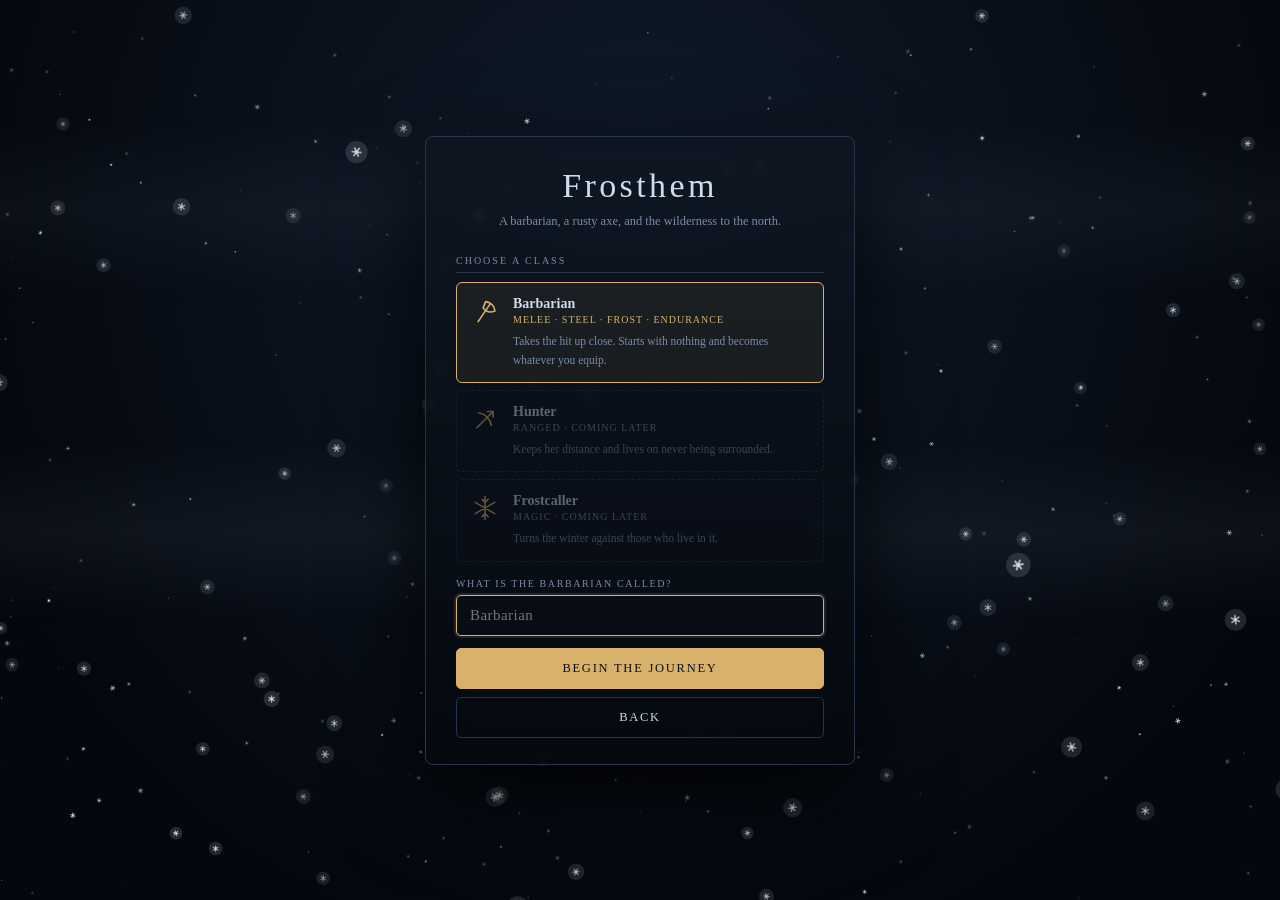
==== commit 29567f7a: "Level-up is one card, attributes gone, skill trees moved to the hearth The level-up used to stop the" ====
--- a/index.html
+++ b/index.html
@@ -44,9 +44,9 @@
 </div>
 
 <div id="nav">
-  <div class="navbtn" data-panel="inventory" data-name="Bag &amp; equipment" data-key="I">🎒</div>
-  <div class="navbtn" data-panel="character" data-name="Character" data-key="C">📜</div>
-  <div class="navbtn" data-panel="skills" data-name="Skill trees" data-key="K">🌟</div>
+  <div class="navbtn" data-panel="inventory" data-name="Bag &amp; equipment" data-key="I"></div>
+  <div class="navbtn" data-panel="character" data-name="Character" data-key="C"></div>
+  <div class="navbtn" data-panel="skills" data-name="Skill trees" data-key="K"></div>
   <div class="navbtn" data-act="help" data-name="How to play" data-key="F1"><span class="glyph">?</span></div>
 </div>
 
@@ -73,14 +73,13 @@
     <p class="lvl-sub" id="lvl-sub"></p>
     <div id="lvl-stats"></div>
     <div class="lvl-actions" id="lvl-actions"></div>
-    <div class="menu-note">You do not have to spend the points now — they wait until you want them.</div>
   </div>
 </div>
 
 <div id="tutorial" class="hidden">
   <div class="menu-box tut">
-    <div class="tut-step" id="tut-step">1 / 4</div>
-    <div class="tut-ico" id="tut-ico">🧭</div>
+    <div class="tut-step" id="tut-step">1 / 6</div>
+    <div class="tut-ico" id="tut-ico"></div>
     <h1 id="tut-title"></h1>
     <p id="tut-body"></p>
     <button data-act="next" class="primary" id="tut-next">Next</button>
@@ -101,7 +100,7 @@
   <b>Space</b><span>dodge roll</span>
   <b>1 – 6</b><span>skills</span>
   <b>Q</b><span>health potion</span>
-  <b>E</b><span>use · talk · travel</span>
+  <b>E</b><span>use · talk · travel · train</span>
   <b>T</b><span>town portal</span>
   <b>Esc</b><span>pause &amp; save</span>
   <b>F1</b><span>how to play</span>
--- a/styles.css
+++ b/styles.css
@@ -24,13 +24,13 @@
 /* ---------- HUD ---------- */
 #hud{position:fixed;left:0;right:0;bottom:0;height:132px;z-index:10;
   display:flex;align-items:flex-end;justify-content:center;gap:24px;pointer-events:none}
-.orb{position:relative;width:104px;height:104px;flex:none;border-radius:50%;margin-bottom:10px;
+.orb{position:relative;width:132px;height:132px;flex:none;border-radius:50%;margin-bottom:10px;
   background:radial-gradient(circle at 35% 30%,#1b2536,#070b12 70%);
   border:2px solid var(--border);overflow:hidden;box-shadow:0 0 24px rgba(0,0,0,.8), inset 0 0 20px rgba(0,0,0,.7)}
 .orb-fill{position:absolute;left:0;right:0;bottom:0;transition:height .12s linear}
 .orb-hp .orb-fill{background:linear-gradient(180deg,#e0303c,#6b0f18)}
 .orb-mana .orb-fill{background:linear-gradient(180deg,#6f9ffb,#1a2a70)}
-.orb-text{position:absolute;inset:0;display:grid;place-items:center;font-size:12px;
+.orb-text{position:absolute;inset:0;display:grid;place-items:center;font-size:14px;
   font-family:var(--mono);text-shadow:0 1px 3px #000;letter-spacing:.03em}
 #center-hud{display:flex;flex-direction:column;align-items:center;gap:6px;margin-bottom:14px;
   width:min(420px,52vw)}
@@ -42,7 +42,8 @@
   box-shadow:inset 0 0 12px rgba(0,0,0,.6)}
 .slot.active{border-color:var(--gold);box-shadow:0 0 10px rgba(216,178,106,.35), inset 0 0 12px rgba(0,0,0,.6)}
 .slot.locked{opacity:.32;cursor:default}
-.slot .ico{font-size:20px;line-height:1}
+.slot .ico{width:24px;height:24px;color:#cfdcec;display:grid;place-items:center}
+.slot .ico svg{width:100%;height:100%;display:block}
 .slot .key{position:absolute;top:1px;left:3px;font-size:9px;color:var(--muted);font-family:var(--mono)}
 .slot .cd{position:absolute;inset:0;background:rgba(4,8,14,.75);border-radius:4px;
   display:grid;place-items:center;font-family:var(--mono);font-size:12px}
@@ -130,7 +131,8 @@
   letter-spacing:.05em;text-transform:uppercase}
 .eq.filled{background:#131c2b;cursor:pointer}
 .eq.filled:hover{border-color:var(--gold);background:#1a2536}
-.eq .ic{font-size:17px;line-height:1}
+.eq .ic{width:22px;height:22px;color:#cfdcec}
+.eq .ic svg{width:100%;height:100%;display:block}
 .eq .nm{font-size:9px;line-height:1.15;overflow:hidden;text-transform:none;letter-spacing:0}
 .eq[data-slot="helm"]   {grid-column:2;grid-row:1}
 .eq[data-slot="amulet"] {grid-column:3;grid-row:1}
@@ -153,7 +155,8 @@
 .bag-item{pointer-events:auto;display:grid;place-items:center;border-radius:3px;cursor:pointer;
   background:#131c2b;border:1px solid #2a3a52;transition:.12s}
 .bag-item:hover{border-color:var(--gold);background:#1b2637;z-index:2}
-.bi-ico{font-size:17px;line-height:1}
+.bi-ico{width:21px;height:21px;color:#cfdcec;display:block}
+.bi-ico svg{width:100%;height:100%;display:block}
 .bag-item.rn{box-shadow:inset 0 0 0 1px rgba(207,220,236,.22)}
 .bag-item.rm{box-shadow:inset 0 0 0 1px rgba(111,159,251,.55);border-color:#2f4a7a}
 .bag-item.rr{box-shadow:inset 0 0 0 1px rgba(232,209,90,.55);border-color:#6b6030}
@@ -194,7 +197,8 @@
 /* Tree nodes stand vertically: the icon carries recognition, the text fits even
    in a narrow column, and the grid reads as a tree rather than a list. */
 .node.sk{flex-direction:column;align-items:center;text-align:center;gap:4px;padding:9px 5px 7px}
-.node.sk .ico{width:34px;height:34px;font-size:18px}
+.node.sk .ico{width:34px;height:34px;padding:6px;color:#cfdcec}
+.node .ico svg{width:100%;height:100%;display:block}
 .node.sk .t{width:100%}
 .node.sk .t b{font-size:10.5px;line-height:1.22;hyphens:auto}
 .node.sk .t i{font-size:8.5px;letter-spacing:.02em}
@@ -287,7 +291,8 @@
 .class-card.on{border-color:var(--gold);background:rgba(216,178,106,.07)}
 .class-card.locked{opacity:.42;cursor:default;border-style:dashed}
 .class-card.locked:hover{border-color:var(--border);background:#0a0f18}
-.cc-ico{font-size:26px;line-height:1;flex:none}
+.cc-ico{width:30px;height:30px;flex:none;color:var(--gold)}
+.cc-ico svg{width:100%;height:100%;display:block}
 .cc-t{min-width:0}
 .cc-t b{display:block;font-size:14px;margin-bottom:2px}
 .cc-t i{display:block;font-style:normal;font-size:10px;letter-spacing:.1em;
@@ -298,9 +303,11 @@
 /* ---------- navigeringsikoner ---------- */
 /* The buttons sit below and right of the mana orb, where the hand already is. */
 #nav{position:fixed;right:16px;bottom:20px;z-index:11;display:flex;gap:6px}
-.navbtn{position:relative;width:38px;height:38px;display:grid;place-items:center;font-size:17px;cursor:pointer;
+.navbtn{position:relative;width:38px;height:38px;display:grid;place-items:center;font-size:17px;cursor:pointer;color:#a7bad4;
   border:1px solid var(--border);border-radius:5px;background:rgba(24,34,49,.94);
   transition:border-color .12s, background .12s;color:var(--gold)}
+.navbtn svg{width:21px;height:21px;display:block}
+.navbtn:hover,.navbtn.on{color:var(--gold)}
 .navbtn .glyph{font-size:13px;letter-spacing:1px;color:var(--gold)}
 .navbtn:hover{border-color:var(--gold);background:#18222f}
 .navbtn.on{border-color:var(--gold);box-shadow:0 0 9px rgba(216,178,106,.28)}
@@ -313,8 +320,9 @@
 /* ---------- menu, level-up and tutorial windows ---------- */
 #pause,#levelup,#tutorial{position:fixed;inset:0;z-index:85;display:grid;place-items:center}
 #pause,#tutorial{background:rgba(3,5,9,.8)}
-/* The level-up window must not lock the panels — you should be able to open the skill tree behind it. */
-#levelup{background:none;pointer-events:none}
+/* The card window dims the world behind it. Nothing else is clickable while a
+   pick is owed, so there is nowhere to get lost. */
+#levelup{background:rgba(3,5,9,.66)}
 .menu-box{width:min(360px,88vw);padding:26px 26px 20px;text-align:center;pointer-events:auto;
   border:1px solid var(--border);border-radius:8px;
   background:linear-gradient(180deg,rgba(17,25,38,.97),rgba(6,10,17,.98));
@@ -329,24 +337,13 @@
 .menu-note{margin-top:12px;font-size:11px;color:var(--muted);line-height:1.55}
 
 /* level-up */
-.menu-box.lvl{width:min(840px,95vw);border-color:var(--gold);
+.menu-box.lvl{width:min(720px,95vw);border-color:var(--gold);
   box-shadow:0 0 0 1px rgba(216,178,106,.18),0 26px 80px rgba(0,0,0,.85)}
 .lvl-badge{font-size:15px;letter-spacing:.26em;text-transform:uppercase;color:var(--gold);
   margin-bottom:4px}
 .lvl-sub{margin:0 0 16px;font-size:12px;color:var(--muted)}
 /* Only the list scrolls — heading, counters and buttons must never leave the frame. */
-/* Two columns: attributes on the left, the whole tree on the right. Nothing
-   hides behind a button, and the columns scroll separately. */
-#lvl-stats{margin-bottom:16px;text-align:left;display:grid;gap:20px;
-  grid-template-columns:minmax(0,0.85fr) minmax(0,1.15fr)}
-.lvl-col{min-width:0;max-height:56vh;overflow-y:auto;padding-right:6px}
-@media (max-width:760px){ #lvl-stats{grid-template-columns:1fr} .lvl-col{max-height:32vh} }
-#lvl-stats .row{padding:5px 0}
-#lvl-stats .row span:first-child{display:flex;align-items:center}
-#lvl-stats .grp{margin:10px 0 2px}
-#lvl-stats .lvl-skill .si{font-style:normal;margin-right:7px;font-size:13px}
-#lvl-stats .points{margin-bottom:8px}
-.lvl-actions{display:flex;gap:8px}
+.lvl-actions{display:flex;gap:8px;justify-content:center;margin-top:18px}
 .lvl-actions button{margin-bottom:0}
 @keyframes lvlpop{0%{transform:scale(.9);opacity:0}60%{transform:scale(1.02)}100%{transform:scale(1);opacity:1}}
 .menu-box.lvl{animation:lvlpop .28s ease-out}
@@ -354,7 +351,8 @@
 /* tutorial */
 .menu-box.tut{width:min(400px,90vw)}
 .tut-step{font-size:10px;letter-spacing:.22em;color:var(--muted);margin-bottom:14px}
-.tut-ico{font-size:36px;line-height:1;margin-bottom:12px}
+.tut-ico{width:40px;height:40px;margin:0 auto 12px;color:var(--gold)}
+.tut-ico svg{width:100%;height:100%;display:block}
 .menu-box.tut h1{font-size:19px;margin-bottom:10px}
 .menu-box.tut p{margin:0 0 20px;color:var(--muted);font-size:13px;line-height:1.65}
 .menu-box.tut b{color:var(--gold);font-weight:600}
@@ -400,52 +398,60 @@
   100%{box-shadow:0 0 0 0 rgba(224,196,106,0), inset 0 1px 4px rgba(0,0,0,.7)}
 }
 
-/* ---------- attributbrickor ---------- */
-.attr-grid{display:flex;flex-direction:column;gap:8px;margin-bottom:6px}
-.attr-card{display:grid;grid-template-columns:auto minmax(0,1fr) auto auto;gap:13px;
-  align-items:center;padding:12px 13px;border-radius:6px;
-  border:1px solid var(--border);background:#0a0f18;transition:.14s}
-.attr-card:hover{border-color:#3c5271;background:#121a27}
-.attr-card.pending{border-color:var(--gold);background:rgba(216,178,106,.09)}
-.ac-ico{width:26px;height:26px;color:#8ea3bd;flex:none}
-.attr-card.pending .ac-ico{color:var(--gold)}
-.ac-ico svg{width:100%;height:100%;display:block}
-.ac-text{min-width:0}
-.ac-text b{display:block;font-size:12.5px;font-weight:600;letter-spacing:.03em}
-.ac-text i{display:block;font-style:normal;font-size:10.5px;color:var(--muted);
-  margin-top:2px;line-height:1.35}
-.ac-val{font-family:var(--mono);font-size:20px;line-height:1;color:#e6eef8;
-  white-space:nowrap;text-align:right}
-.ac-delta{font-size:12px;color:var(--gold);margin-left:3px}
-.ac-btns,.sk-btns{display:flex;gap:5px;justify-content:center}
-.ac-btn{width:26px;height:24px;display:grid;place-items:center;cursor:pointer;
-  border:1px solid var(--border);border-radius:4px;font-size:15px;line-height:1;
-  color:var(--ink);background:#0d131e;transition:.12s;user-select:none}
-.ac-btn:hover{border-color:var(--gold);color:var(--gold);background:#18222f}
-.ac-btn.off{opacity:.2;pointer-events:none}
-.ac-btn.plus{color:var(--gold)}
-
-/* ---------- skill nodes with pending points ---------- */
-.node.sk .rk{display:flex;align-items:baseline;gap:1px;font-family:var(--mono)}
-.node.sk .rk b{font-size:13px;color:#e6eef8;font-weight:600}
-.node.sk .rk .rk-delta{color:var(--gold);font-size:11px}
-.node.sk .rk .rk-max{color:var(--muted);font-size:10px}
-.node.sk.pending{border-color:var(--gold);background:rgba(216,178,106,.10)}
-.node.sk .sk-btns{margin-top:5px}
-.node.sk .ac-btn{width:26px;height:20px;font-size:13px}
-
-/* ---------- undo / confirm ---------- */
-.confirm-bar{position:sticky;bottom:0;display:grid;grid-template-columns:auto 1fr;gap:8px;
-  margin-top:14px;padding-top:12px;background:linear-gradient(180deg,rgba(8,13,21,0),rgba(8,13,21,.96) 32%)}
-.confirm-bar button{font-family:var(--font);font-size:12px;letter-spacing:.1em;
-  text-transform:uppercase;padding:11px 14px;border-radius:5px;cursor:pointer;transition:.14s;border:1px solid}
-.confirm-bar .cb-undo{background:none;border-color:var(--border);color:var(--muted)}
-.confirm-bar .cb-undo:hover{border-color:var(--blood);color:var(--blood)}
-.confirm-bar .cb-ok{background:var(--gold);border-color:var(--gold);color:#0b0f17;font-weight:600}
-.confirm-bar .cb-ok:hover{filter:brightness(1.12)}
-.lvl-actions{display:block}
-.lvl-actions .confirm-bar{margin-top:0;background:none}
-.lvl-actions > button{width:100%;background:var(--gold);border:1px solid var(--gold);color:#0b0f17;
-  font-family:var(--font);font-size:12.5px;letter-spacing:.14em;text-transform:uppercase;
-  padding:12px;border-radius:5px;cursor:pointer}
-.lvl-actions > button:hover{filter:brightness(1.12)}
+/* Skipping is allowed but never advertised: the cards are the offer, and the
+   way out is a quiet line under them rather than a gold slab. */
+.lvl-actions > button{width:auto;background:none;border:1px solid transparent;color:var(--muted);
+  font-family:var(--font);font-size:11px;letter-spacing:.16em;text-transform:uppercase;
+  padding:8px 18px;border-radius:5px;cursor:pointer;transition:.14s}
+.lvl-actions > button:hover{color:var(--ink);border-color:var(--border)}
+.lvl-actions > button.primary{background:var(--gold);border-color:var(--gold);color:#0b0f17;padding:11px 30px}
+.lvl-actions > button.primary:hover{filter:brightness(1.12);color:#0b0f17}
+
+/* ---------- level-up: three cards, one click ---------- */
+/* No columns, no confirm row, no scrolling. The whole decision has to fit in
+   one glance or the card has failed at the thing it exists to do. */
+#lvl-stats{margin-bottom:16px;text-align:left;display:block}
+.boon-row{display:grid;grid-template-columns:repeat(3,minmax(0,1fr));gap:14px}
+@media (max-width:720px){ .boon-row{grid-template-columns:1fr} }
+.boon-card{position:relative;cursor:pointer;padding:20px 16px 18px;border-radius:8px;
+  border:1px solid var(--border);background:linear-gradient(180deg,#121a27,#0c121c);
+  text-align:center;transition:transform .12s ease,border-color .12s,box-shadow .12s}
+.boon-card:hover{transform:translateY(-3px);border-color:var(--gold);
+  box-shadow:0 8px 26px rgba(0,0,0,.55),0 0 0 1px rgba(216,178,106,.35) inset}
+.bc-ico{width:38px;height:38px;margin:0 auto 12px;color:#9fb6d2}
+.bc-ico svg{width:100%;height:100%;display:block}
+.boon-card:hover .bc-ico{color:var(--gold)}
+.boon-card.offence .bc-ico{color:#d98b7a}
+.boon-card.defence .bc-ico{color:#8fb0d8}
+.boon-card.utility .bc-ico{color:#8fc9a8}
+.bc-name{font-size:16px;letter-spacing:.05em;color:#e8f0fa}
+.bc-rank{font-family:var(--mono);font-size:11px;letter-spacing:.22em;color:var(--gold);margin-top:3px}
+.bc-line{margin-top:10px;font-size:11.5px;line-height:1.5;color:var(--muted)}
+.boon-none{padding:26px 10px;text-align:center;color:var(--muted);font-size:12.5px}
+
+/* ---------- blessings on the character sheet ---------- */
+.boon-list{display:flex;flex-direction:column;gap:6px;margin:4px 0 8px}
+.boon-held{display:grid;grid-template-columns:auto minmax(0,1fr) auto;gap:11px;align-items:center;
+  padding:7px 10px;border:1px solid var(--border);border-radius:5px;background:var(--panel2)}
+.bh-ico{width:20px;height:20px;color:#8ea3bd}
+.bh-ico svg{width:100%;height:100%;display:block}
+.boon-held.offence .bh-ico{color:#d98b7a}
+.boon-held.defence .bh-ico{color:#8fb0d8}
+.boon-held.utility .bh-ico{color:#8fc9a8}
+.bh-t{min-width:0}
+.bh-t b{display:block;font-size:12px;font-weight:600}
+.bh-t i{display:block;font-style:normal;font-size:10.5px;color:var(--muted);
+  overflow:hidden;text-overflow:ellipsis;white-space:nowrap}
+.bh-rk{font-family:var(--mono);font-size:12px;color:var(--gold);letter-spacing:.1em}
+
+/* ---------- the hearth: skill trees as a shop ---------- */
+.shop-head{display:flex;justify-content:space-between;align-items:baseline;gap:10px;
+  font-size:11.5px;color:var(--muted);margin-bottom:10px}
+.shop-gold{font-family:var(--mono);font-size:14px;color:var(--gold)}
+.sk-buy{font-family:var(--mono);font-size:11px;color:var(--gold);
+  border:1px solid rgba(216,178,106,.45);border-radius:4px;padding:3px 6px;white-space:nowrap}
+.sk-buy.off{color:#4d5c73;border-color:var(--border)}
+.node.sk.buyable{cursor:pointer}
+.node.sk.buyable:hover{border-color:var(--gold);background:#18222f}
+.pot-count{display:inline-flex;align-items:center;gap:6px}
+.pot-count svg{width:15px;height:15px;color:#e05a72}
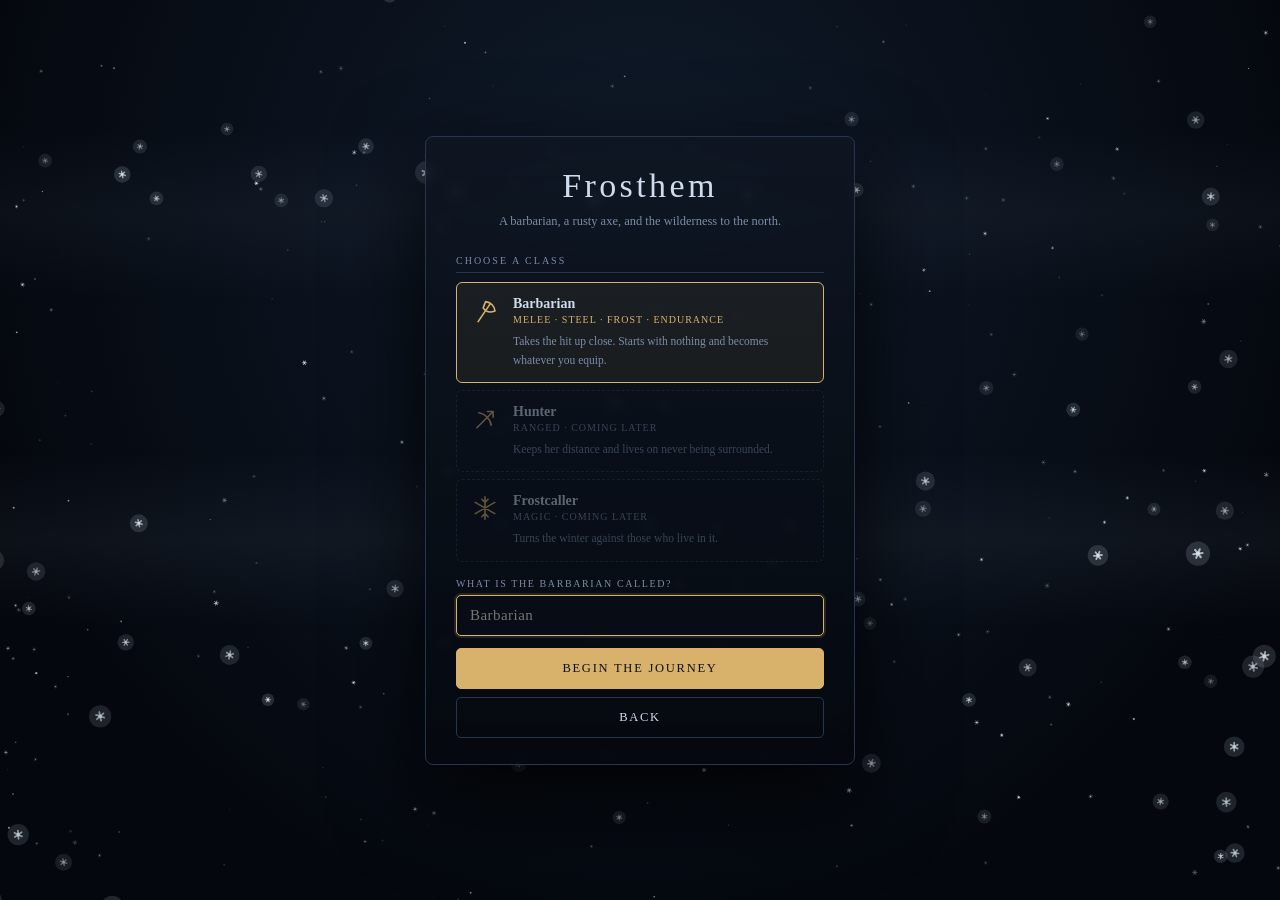
==== commit 8de37829: "Runs: death ends the run, gold and gear come home A run starts in Frosthem at level 1 and ends when " ====
--- a/index.html
+++ b/index.html
@@ -62,6 +62,7 @@
     <button data-act="save">Save now</button>
     <button data-act="autoaim">Auto-aim: On</button>
     <button data-act="autoattack">Auto-attack: On</button>
+    <button data-act="newrun">Start a new run</button>
     <button data-act="quit">Back to the start screen</button>
     <div class="menu-note" id="pause-note"></div>
   </div>
--- a/styles.css
+++ b/styles.css
@@ -112,6 +112,25 @@
   background:linear-gradient(180deg,var(--panel),#080d15);border:1px solid var(--border);
   border-radius:6px;padding:14px;pointer-events:auto;box-shadow:0 18px 50px rgba(0,0,0,.75)}
 .panel.left{left:22px} .panel.right{right:22px} .panel.wide{width:min(392px,46vw)}
+
+/* The full-height sheet: the bag and the doll get half the screen and all of
+   the height. The world pauses behind it, so nothing is lost by looking. */
+.panel.sheet{top:0;bottom:0;right:0;width:min(50vw,760px);max-height:100vh;
+  border-radius:0;border-top:none;border-right:none;border-bottom:none;
+  padding:20px 24px 24px;display:flex;flex-direction:column;gap:2px;
+  background:linear-gradient(180deg,rgba(15,22,34,.99),rgba(6,10,17,.99));
+  box-shadow:-24px 0 70px rgba(0,0,0,.7)}
+@media (max-width:900px){ .panel.sheet{width:min(78vw,520px)} }
+.panel.sheet h2{font-size:14px}
+.panel.sheet #equip-doll{max-width:400px;width:100%;margin:4px auto 12px;gap:8px}
+.panel.sheet .eq{min-height:48px;font-size:9px}
+.panel.sheet .eq .ic{width:26px;height:26px}
+.panel.sheet .eq .nm{font-size:10px}
+/* The bag takes whatever height is left and keeps its cells square. Sizing it
+   from the height rather than the width is what stops the last row falling off
+   the bottom on a short window. */
+.panel.sheet .bag-wrap{flex:1 1 auto;min-height:0;display:grid;place-items:center;margin-top:4px}
+.panel.sheet #bag{width:100%;height:auto;max-height:100%;aspect-ratio:12 / 6}
 .panel h2{margin:0 0 12px;font-size:13px;letter-spacing:.2em;text-transform:uppercase;
   color:var(--gold);font-weight:600;border-bottom:1px solid var(--border);padding-bottom:8px}
 .panel .close{position:absolute;top:10px;right:12px;color:var(--muted);cursor:pointer;font-size:16px;line-height:1}
@@ -146,16 +165,16 @@
 .eq[data-slot="ring2"]  {grid-column:3;grid-row:5}
 
 /* Bag: a tetris grid. Background cells in one layer, items in another, so a
-   two-handed sword can span six cells without moving anything. */
-#bag{position:relative;width:100%;aspect-ratio:10 / 6}
-.bag-grid{position:absolute;inset:0;display:grid;gap:3px;
-  grid-template-columns:repeat(10,1fr);grid-template-rows:repeat(6,1fr)}
+   two-handed sword can span six cells without moving anything.
+   The track counts are set from JS, out of BAG_COLS/BAG_ROWS — see panels.js. */
+#bag{position:relative;width:100%;aspect-ratio:12 / 6}
+.bag-grid{position:absolute;inset:0;display:grid;gap:3px}
 .bag-grid.backdrop > div{border:1px solid #1c2635;border-radius:3px;background:#090e17}
 .bag-grid.items{pointer-events:none}
 .bag-item{pointer-events:auto;display:grid;place-items:center;border-radius:3px;cursor:pointer;
   background:#131c2b;border:1px solid #2a3a52;transition:.12s}
 .bag-item:hover{border-color:var(--gold);background:#1b2637;z-index:2}
-.bi-ico{width:21px;height:21px;color:#cfdcec;display:block}
+.bi-ico{width:min(70%,30px);aspect-ratio:1;color:#cfdcec;display:block}
 .bi-ico svg{width:100%;height:100%;display:block}
 .bag-item.rn{box-shadow:inset 0 0 0 1px rgba(207,220,236,.22)}
 .bag-item.rm{box-shadow:inset 0 0 0 1px rgba(111,159,251,.55);border-color:#2f4a7a}
@@ -192,8 +211,8 @@
 .node.avail{border-color:#4a638a;background:#101927}
 .node.ready{border-color:var(--gold);box-shadow:0 0 8px rgba(216,178,106,.2)}
 .node.locked{opacity:.34;cursor:default;border-style:dashed}
-.node .ico{width:28px;height:28px;display:grid;place-items:center;border:1px solid var(--border);
-  border-radius:4px;background:#080d15;font-size:15px;flex:none}
+.node .ico{width:28px;height:28px;padding:5px;display:grid;place-items:center;
+  border:1px solid var(--border);border-radius:4px;background:#080d15;color:#cfdcec;flex:none}
 /* Tree nodes stand vertically: the icon carries recognition, the text fits even
    in a narrow column, and the grid reads as a tree rather than a list. */
 .node.sk{flex-direction:column;align-items:center;text-align:center;gap:4px;padding:9px 5px 7px}
@@ -230,7 +249,7 @@
 
 /* overlay */
 #overlay{position:fixed;inset:0;z-index:80;background:rgba(3,5,9,.86);display:grid;place-items:center}
-#overlay-box{text-align:center;max-width:440px;padding:32px}
+#overlay-box{text-align:center;max-width:560px;padding:32px}
 #overlay-box h1{font-size:30px;margin:0 0 10px;letter-spacing:.06em;color:var(--ink)}
 #overlay-box p{color:var(--muted);font-size:14px;line-height:1.6;margin:0 0 22px}
 #overlay-btn{background:none;border:1px solid var(--gold);color:var(--gold);font-family:var(--font);
@@ -455,3 +474,20 @@
 .node.sk.buyable:hover{border-color:var(--gold);background:#18222f}
 .pot-count{display:inline-flex;align-items:center;gap:6px}
 .pot-count svg{width:15px;height:15px;color:#e05a72}
+
+/* ---------- run summary ---------- */
+/* A receipt, not a scolding: four numbers in a row, and one line underneath
+   about what comes home with you. */
+.sum-depth{margin:22px 0 10px;padding:14px 12px;border:1px solid rgba(216,178,106,.4);
+  border-radius:6px;background:rgba(216,178,106,.07)}
+.sum-depth i{display:block;font-style:normal;font-size:10px;letter-spacing:.16em;
+  text-transform:uppercase;color:var(--muted)}
+.sum-depth b{display:block;margin-top:5px;font-size:21px;letter-spacing:.05em;color:var(--gold);font-weight:500}
+.sum{display:grid;grid-template-columns:repeat(3,1fr);gap:10px;margin:0 0 18px}
+.sum > div{padding:12px 6px;border:1px solid var(--border);border-radius:6px;background:#0c121c}
+.sum b{display:block;font-family:var(--mono);font-size:20px;line-height:1.1;color:var(--gold)}
+.sum i{display:block;margin-top:5px;font-style:normal;font-size:10px;letter-spacing:.09em;
+  text-transform:uppercase;color:var(--muted)}
+#overlay-box .sum-note{font-size:12.5px;line-height:1.65;color:#93a6c0;margin-bottom:22px}
+#overlay-box .sum-note b{color:var(--ink)}
+@media (max-width:560px){ .sum{grid-template-columns:repeat(3,1fr)} .sum b{font-size:17px} }
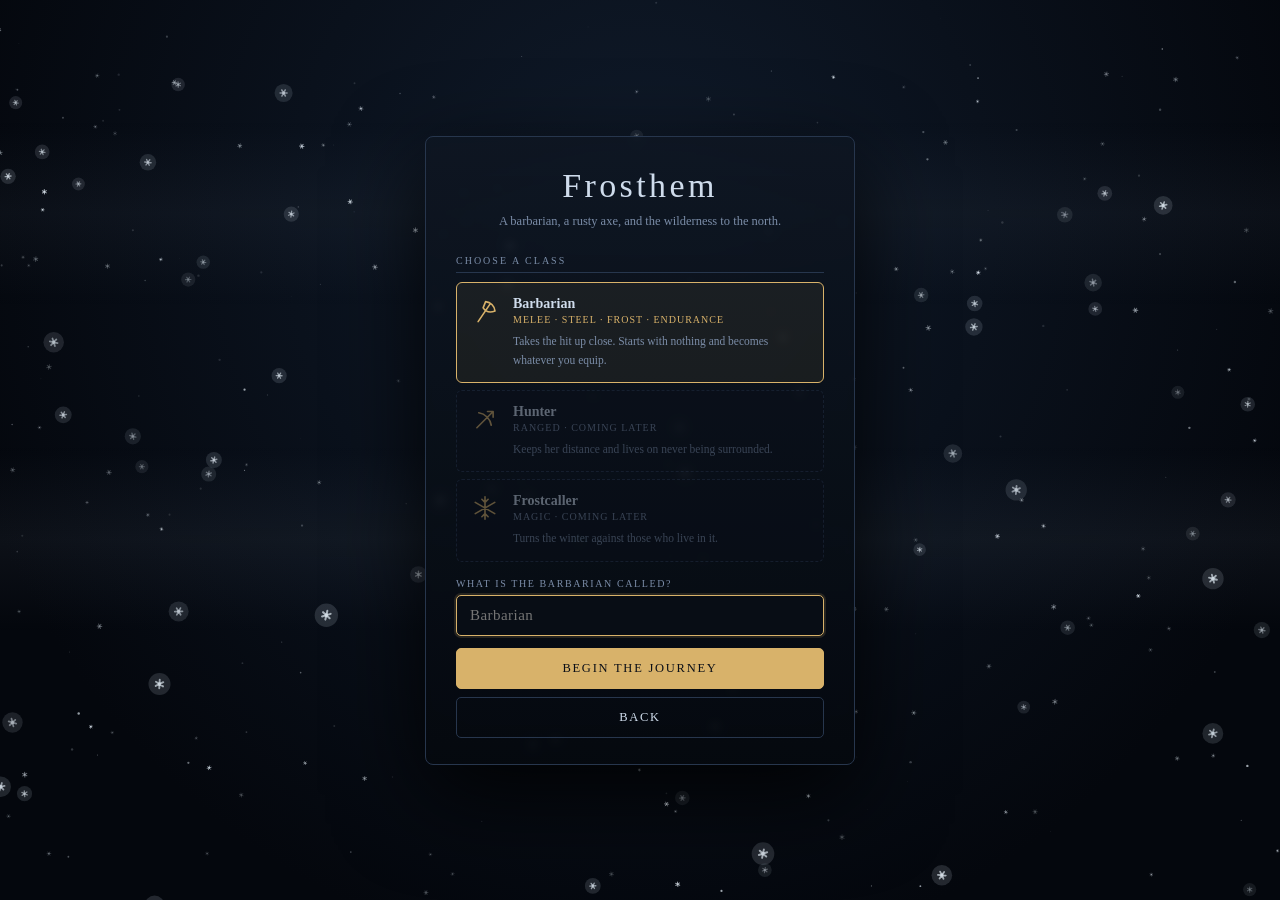
==== commit 8d1a2eb5: "The cold that keeps: act one has a story now Frosthem is the last burning hearth on the northern roa" ====
--- a/index.html
+++ b/index.html
@@ -51,6 +51,7 @@
 </div>
 
 <div id="banner"><div id="banner-name"></div><div id="banner-sub"></div></div>
+<div id="inscription"></div>
 <div id="veil"></div>
 <div id="panels"></div>
 <div id="tooltip" class="hidden"></div>
--- a/styles.css
+++ b/styles.css
@@ -491,3 +491,25 @@
 #overlay-box .sum-note{font-size:12.5px;line-height:1.65;color:#93a6c0;margin-bottom:22px}
 #overlay-box .sum-note b{color:var(--ink)}
 @media (max-width:560px){ .sum{grid-template-columns:repeat(3,1fr)} .sum b{font-size:17px} }
+
+/* ---------- inscriptions ---------- */
+/* What a stone says, what a villager says, what a place says about itself.
+   Low on the screen, above the HUD, gone on its own — lore that has to be
+   dismissed gets clicked away unread. */
+#inscription{position:fixed;left:50%;bottom:170px;transform:translateX(-50%);
+  z-index:22;max-width:min(620px,74vw);text-align:center;pointer-events:none;opacity:0;
+  padding:14px 26px;border-radius:6px;
+  background:linear-gradient(180deg,rgba(8,12,20,.82),rgba(5,8,14,.9));
+  border:1px solid rgba(39,54,77,.75);backdrop-filter:blur(2px);
+  box-shadow:0 12px 40px rgba(0,0,0,.6)}
+#inscription span{display:block;font-size:14px;line-height:1.65;color:#cbdaec;
+  letter-spacing:.015em;text-shadow:0 1px 3px #000}
+#inscription span + span{color:#93a6c0}
+#inscription.show{animation:inscribe 7.5s ease-out forwards}
+@keyframes inscribe{
+  0%{opacity:0;transform:translate(-50%,8px)}
+  7%{opacity:1;transform:translate(-50%,0)}
+  82%{opacity:1}
+  100%{opacity:0}
+}
+@media (max-height:640px){ #inscription{bottom:148px} }
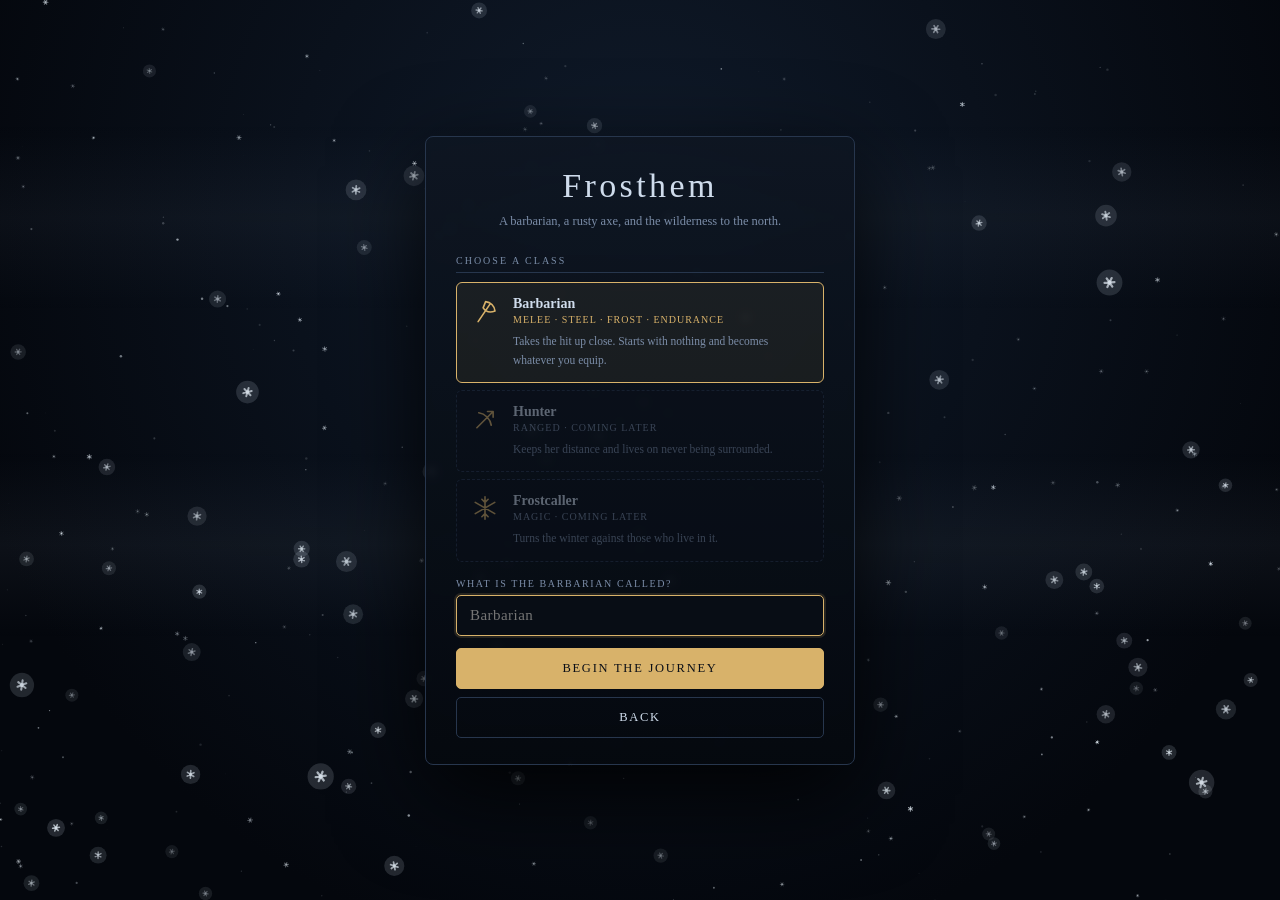
==== commit 7f450a17: "Test session and a tuning panel, and the runestones are gone Groundwork for the combat-feel work: bo" ====
--- a/index.html
+++ b/index.html
@@ -52,6 +52,7 @@
 
 <div id="banner"><div id="banner-name"></div><div id="banner-sub"></div></div>
 <div id="inscription"></div>
+<div id="tuner" class="hidden"></div>
 <div id="veil"></div>
 <div id="panels"></div>
 <div id="tooltip" class="hidden"></div>
@@ -106,6 +107,7 @@
   <b>T</b><span>town portal</span>
   <b>Esc</b><span>pause &amp; save</span>
   <b>F1</b><span>how to play</span>
+  <b>F3</b><span>tuning (dev)</span>
   <b>F2</b><span>hide this list</span>
 </div>
 
@@ -119,6 +121,7 @@
       <div class="menu-grp">Your characters</div>
       <div id="char-list"></div>
       <button id="btn-newchar">Create a new character</button>
+      <button id="btn-test" class="ghost">Test in the wild</button>
     </div>
 
     <div id="create-view" class="hidden">
--- a/styles.css
+++ b/styles.css
@@ -108,32 +108,38 @@
 
 /* ---------- panels ---------- */
 #panels{position:fixed;inset:0;z-index:20;pointer-events:none}
-.panel{position:absolute;top:58px;width:min(330px,40vw);max-height:calc(100vh - 180px);overflow-y:auto;
-  background:linear-gradient(180deg,var(--panel),#080d15);border:1px solid var(--border);
-  border-radius:6px;padding:14px;pointer-events:auto;box-shadow:0 18px 50px rgba(0,0,0,.75)}
-.panel.left{left:22px} .panel.right{right:22px} .panel.wide{width:min(392px,46vw)}
-
-/* The full-height sheet: the bag and the doll get half the screen and all of
-   the height. The world pauses behind it, so nothing is lost by looking. */
-.panel.sheet{top:0;bottom:0;right:0;width:min(50vw,760px);max-height:100vh;
-  border-radius:0;border-top:none;border-right:none;border-bottom:none;
-  padding:20px 24px 24px;display:flex;flex-direction:column;gap:2px;
+/* Every panel is a full-height sheet down one side of the screen, and only one
+   panel lives on each side. Half-screen windows stacked on each other were
+   never readable, and a 330-pixel column of 10-pixel text next to a half-screen
+   bag read as two different games. The world pauses behind them, so nothing is
+   lost by looking. */
+.panel{position:absolute;top:0;bottom:0;width:min(50vw,720px);max-height:100vh;overflow-y:auto;
   background:linear-gradient(180deg,rgba(15,22,34,.99),rgba(6,10,17,.99));
-  box-shadow:-24px 0 70px rgba(0,0,0,.7)}
-@media (max-width:900px){ .panel.sheet{width:min(78vw,520px)} }
-.panel.sheet h2{font-size:14px}
-.panel.sheet #equip-doll{max-width:400px;width:100%;margin:4px auto 12px;gap:8px}
-.panel.sheet .eq{min-height:48px;font-size:9px}
-.panel.sheet .eq .ic{width:26px;height:26px}
-.panel.sheet .eq .nm{font-size:10px}
+  border:1px solid var(--border);border-top:none;border-bottom:none;
+  padding:20px 24px 24px;pointer-events:auto;display:flex;flex-direction:column;gap:2px}
+.panel.left{left:0;border-left:none;box-shadow:24px 0 70px rgba(0,0,0,.7)}
+.panel.right{right:0;border-right:none;box-shadow:-24px 0 70px rgba(0,0,0,.7)}
+@media (max-width:900px){ .panel{width:min(82vw,540px)} }
+/* The content sits in a readable column rather than stretching to the full
+   width of the sheet — a 640-pixel line of 12-pixel text is a strip, not a row. */
+.panel > *{width:100%;max-width:560px;margin-left:auto;margin-right:auto;flex:none}
+/* The close cross is positioned, not laid out — the column rule above would
+   otherwise fight its `right` and drop it on top of the title. */
+.panel > .close{width:auto;max-width:none;margin:0}
+.panel.bagsheet > *{max-width:none}
+.panel.bagsheet #equip-doll{max-width:400px;width:100%;margin:4px auto 12px;gap:8px}
+.panel.bagsheet .eq{min-height:48px;font-size:9px}
+.panel.bagsheet .eq .ic{width:26px;height:26px}
+.panel.bagsheet .eq .nm{font-size:10.5px;line-height:1.2}
 /* The bag takes whatever height is left and keeps its cells square. Sizing it
    from the height rather than the width is what stops the last row falling off
    the bottom on a short window. */
-.panel.sheet .bag-wrap{flex:1 1 auto;min-height:0;display:grid;place-items:center;margin-top:4px}
-.panel.sheet #bag{width:100%;height:auto;max-height:100%;aspect-ratio:12 / 6}
-.panel h2{margin:0 0 12px;font-size:13px;letter-spacing:.2em;text-transform:uppercase;
-  color:var(--gold);font-weight:600;border-bottom:1px solid var(--border);padding-bottom:8px}
-.panel .close{position:absolute;top:10px;right:12px;color:var(--muted);cursor:pointer;font-size:16px;line-height:1}
+.panel.bagsheet .bag-wrap{flex:1 1 auto;min-height:0;display:grid;place-items:center;margin-top:4px}
+.panel.bagsheet #bag{width:100%;height:auto;max-height:100%;aspect-ratio:12 / 6}
+.panel h2{margin:0 0 14px;font-size:14px;letter-spacing:.2em;text-transform:uppercase;
+  color:var(--gold);font-weight:600;border-bottom:1px solid var(--border);padding-bottom:10px;
+  max-width:none}
+.panel .close{position:absolute;top:16px;right:20px;color:var(--muted);cursor:pointer;font-size:18px;line-height:1;z-index:2}
 .panel .close:hover{color:var(--ink)}
 
 /* Equipment doll: the slots sit where they sit on a body, as in D2.
@@ -174,7 +180,7 @@
 .bag-item{pointer-events:auto;display:grid;place-items:center;border-radius:3px;cursor:pointer;
   background:#131c2b;border:1px solid #2a3a52;transition:.12s}
 .bag-item:hover{border-color:var(--gold);background:#1b2637;z-index:2}
-.bi-ico{width:min(70%,30px);aspect-ratio:1;color:#cfdcec;display:block}
+.bi-ico{width:min(64%,38px);aspect-ratio:1;color:#cfdcec;display:block}
 .bi-ico svg{width:100%;height:100%;display:block}
 .bag-item.rn{box-shadow:inset 0 0 0 1px rgba(207,220,236,.22)}
 .bag-item.rm{box-shadow:inset 0 0 0 1px rgba(111,159,251,.55);border-color:#2f4a7a}
@@ -182,10 +188,10 @@
 .bag-item.ru{box-shadow:inset 0 0 0 1px rgba(192,138,62,.7);border-color:#6d4c22}
 
 /* stat rows */
-.row{display:flex;justify-content:space-between;font-size:12px;padding:3px 0;
+.row{display:flex;justify-content:space-between;font-size:13px;padding:5px 0;
   border-bottom:1px solid rgba(39,54,77,.35)}
 .row span:last-child{font-family:var(--mono);color:#e6eef8}
-.grp{margin:12px 0 4px;font-size:10.5px;letter-spacing:.16em;text-transform:uppercase;color:var(--muted)}
+.grp{margin:18px 0 6px;font-size:11px;letter-spacing:.16em;text-transform:uppercase;color:var(--muted)}
 .plus{display:inline-grid;place-items:center;width:17px;height:17px;margin-left:6px;
   border:1px solid var(--gold);color:var(--gold);border-radius:3px;cursor:pointer;font-size:12px;line-height:1}
 .plus:hover{background:var(--gold);color:#0b0f17}
@@ -224,27 +230,27 @@
 .node.sk .rk{font-size:10px}
 .node.maxed .ico{border-color:var(--gold)}
 .node .t{flex:1;min-width:0}
-.node .t b{font-size:11px;font-weight:600;display:block;line-height:1.25}
-.node .t i{font-size:9.5px;color:var(--muted);font-style:normal}
-.node .rk{font-family:var(--mono);font-size:10.5px;color:var(--gold);flex:none}
+.node .t b{font-size:12px;font-weight:600;display:block;line-height:1.3}
+.node .t i{font-size:10.5px;color:var(--muted);font-style:normal}
+.node .rk{font-family:var(--mono);font-size:11.5px;color:var(--gold);flex:none}
 .node .hk{position:absolute;top:-6px;right:-6px;width:15px;height:15px;border-radius:3px;
   background:var(--panel2);border:1px solid var(--gold);color:var(--gold);
   font-family:var(--mono);font-size:9px;display:grid;place-items:center}
 
 /* tooltip */
-#tooltip{position:fixed;z-index:120;max-width:290px;pointer-events:none;
+#tooltip{position:fixed;z-index:120;max-width:330px;pointer-events:none;
   background:linear-gradient(180deg,#0f1724,#070b12);border:1px solid var(--border);
   border-radius:5px;padding:10px 12px;font-size:12px;line-height:1.45;
   box-shadow:0 14px 40px rgba(0,0,0,.85)}
-#tooltip .tt-name{font-size:13px;margin-bottom:1px}
-#tooltip .tt-base{color:var(--muted);font-size:11px;margin-bottom:7px}
-#tooltip .tt-core{font-family:var(--mono);font-size:11.5px;color:#dbe6f4}
-#tooltip .tt-mod{color:var(--r-magic);font-size:11.5px}
-#tooltip .tt-req{color:var(--muted);font-size:10.5px;margin-top:7px}
+#tooltip .tt-name{font-size:14px;margin-bottom:1px}
+#tooltip .tt-base{color:var(--muted);font-size:11.5px;margin-bottom:7px}
+#tooltip .tt-core{font-family:var(--mono);font-size:12.5px;color:#dbe6f4}
+#tooltip .tt-mod{color:var(--r-magic);font-size:12.5px}
+#tooltip .tt-req{color:var(--muted);font-size:11.5px;margin-top:7px}
 #tooltip .tt-req.bad{color:var(--blood)}
 #tooltip hr{border:0;border-top:1px solid rgba(39,54,77,.6);margin:7px 0}
-#tooltip .tt-hint{color:var(--gold);font-size:10.5px;margin-top:7px;font-style:italic}
-#tooltip .tt-cmp{color:var(--muted);font-size:10.5px;margin-top:6px}
+#tooltip .tt-hint{color:var(--gold);font-size:11.5px;margin-top:7px;font-style:italic}
+#tooltip .tt-cmp{color:var(--muted);font-size:11.5px;margin-top:6px}
 .up{color:#69c17a} .down{color:#c1697a}
 
 /* overlay */
@@ -513,3 +519,34 @@
   100%{opacity:0}
 }
 @media (max-height:640px){ #inscription{bottom:148px} }
+
+/* ---------- tuning panel (dev) ---------- */
+/* Deliberately plain and off-theme: it is a screwdriver, not part of the game.
+   Feel cannot be argued about in words, only dragged. */
+#tuner{position:fixed;top:0;right:0;bottom:0;width:340px;z-index:140;overflow-y:auto;
+  background:rgba(8,11,16,.97);border-left:1px solid #2a3345;padding:14px 16px 22px;
+  font-family:var(--mono);font-size:11px;color:#c6d2e2}
+.tn-head{display:flex;justify-content:space-between;align-items:baseline;
+  border-bottom:1px solid #2a3345;padding-bottom:8px;margin-bottom:10px}
+.tn-head b{font-size:13px;letter-spacing:.12em;color:var(--gold)}
+.tn-head span{font-size:9.5px;color:#5d6b82}
+.tn-grp{margin:14px 0 5px;font-size:9.5px;letter-spacing:.18em;text-transform:uppercase;color:#5d6b82}
+.tn-row{display:grid;grid-template-columns:118px 1fr 62px;gap:7px;align-items:center;
+  padding:2px 0;cursor:pointer}
+.tn-lab{font-size:10.5px;color:#93a2b8;overflow:hidden;text-overflow:ellipsis;white-space:nowrap}
+.tn-row.changed .tn-lab{color:var(--gold)}
+.tn-row input{width:100%;accent-color:#d8b26a;height:16px}
+.tn-val{text-align:right;font-size:10.5px;color:#e6eef8}
+.tn-jump{display:flex;flex-wrap:wrap;gap:4px;align-items:center;margin-bottom:4px}
+.tn-jump button{background:#141c29;border:1px solid #2a3345;color:#a7b7cc;border-radius:3px;
+  font-family:var(--mono);font-size:9.5px;padding:3px 6px;cursor:pointer}
+.tn-jump button:hover{border-color:var(--gold);color:var(--gold)}
+.tn-actions{display:flex;gap:6px;margin-top:16px}
+.tn-actions button{flex:1;background:#141c29;border:1px solid #2a3345;color:#c6d2e2;
+  border-radius:4px;font-family:var(--mono);font-size:10.5px;padding:7px;cursor:pointer}
+.tn-actions button:hover{border-color:var(--gold);color:var(--gold)}
+.tn-out{margin-top:10px;font-size:10px;line-height:1.5;color:#7f8fa6;word-break:break-all;
+  user-select:text}
+#start-box button.ghost{background:none;border-color:#2a3345;color:#6f7f97;font-size:11px;
+  letter-spacing:.14em;padding:9px}
+#start-box button.ghost:hover{border-color:var(--gold);color:var(--gold)}
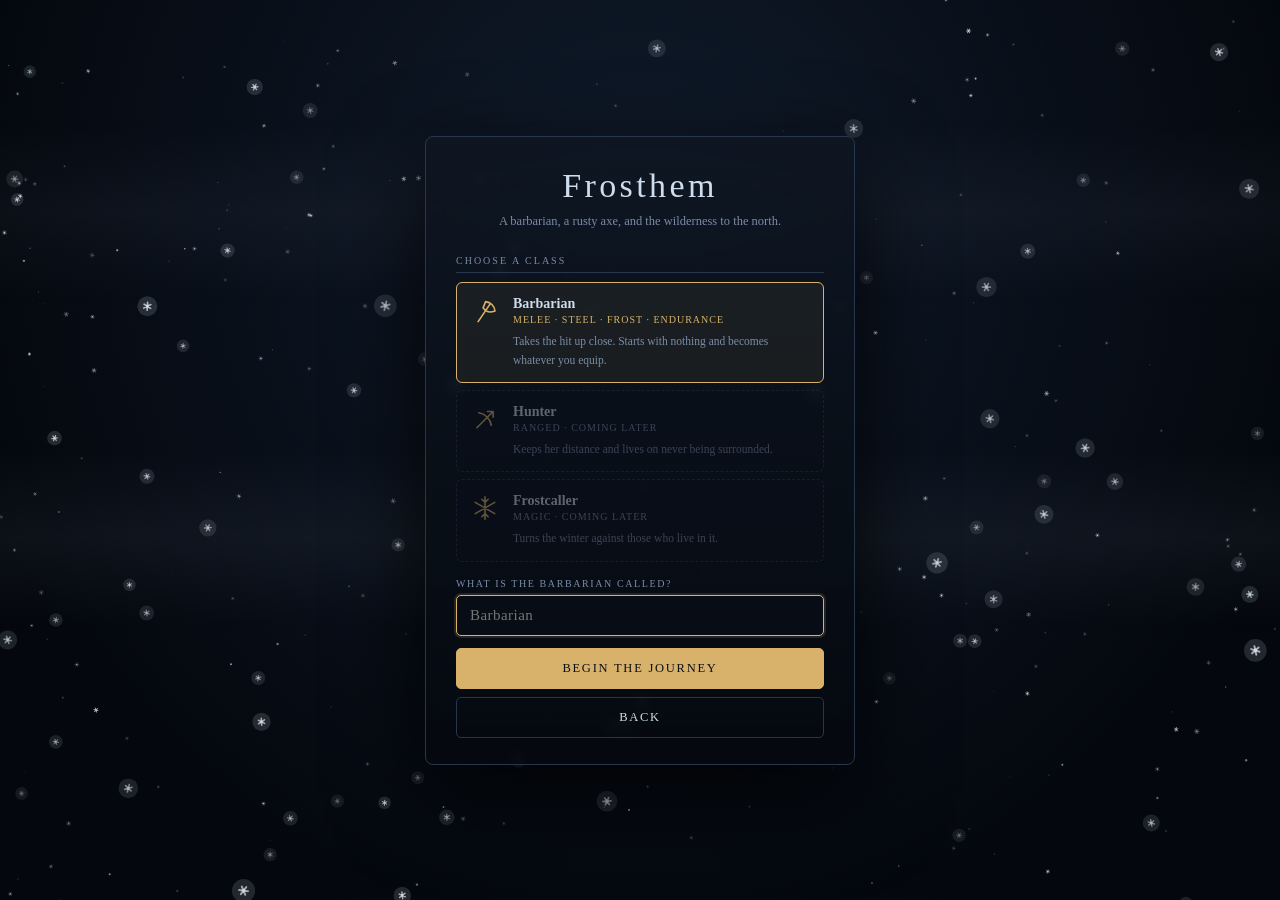
==== commit 4b4585de: "Kontaktskada i stället för telegrafer, och stamina bort Telegraferna var fel väg. De löste rätt prob" ====
--- a/index.html
+++ b/index.html
@@ -19,10 +19,6 @@
 
   <div id="center-hud">
     <div id="xp-bar" title="Erfarenhet"><div id="xp-fill"></div></div>
-    <div id="stamina-bar">
-      <div id="stamina-fill"></div>
-      <div id="stamina-text"><span class="lbl">Stamina</span><span class="val" id="sta-text">0/0</span></div>
-    </div>
     <div id="skillbar"></div>
   </div>
 
--- a/styles.css
+++ b/styles.css
@@ -403,21 +403,13 @@
 .tab i{font-style:normal;font-size:9.5px;font-family:var(--mono);color:var(--muted)}
 .tab.on i{color:var(--ink)}
 
-/* ---------- stamina: a clear signal when it runs out ---------- */
-/* Stamina is the melee fighter's clock and deserves its own bar in the centre
-   of the view — mana is magic's resource and gets the orb on the right. */
-#stamina-bar{position:relative;width:100%;height:15px;background:#0b1019;
+/* ---------- the centre strip: experience and the skill bar ---------- */
   border:1px solid var(--border);border-radius:4px;overflow:hidden;
   box-shadow:inset 0 1px 4px rgba(0,0,0,.7)}
-#stamina-fill{height:100%;width:100%;transition:width .1s linear;
   background:linear-gradient(180deg,#e0c46a,#8a6a1e)}
-#stamina-bar.low #stamina-fill{background:linear-gradient(180deg,#d4626c,#6b1a22)}
-#stamina-text{position:absolute;inset:0;display:flex;align-items:center;
   justify-content:space-between;padding:0 8px;font-size:9.5px;letter-spacing:.1em;
   text-transform:uppercase;text-shadow:0 1px 2px rgba(0,0,0,.9);color:#f0e6cf}
-#stamina-text .val{font-family:var(--mono);letter-spacing:0}
-#stamina-bar.low #stamina-text{color:#ffdfe2}
-#stamina-bar.flash,.orb-mana.flash{animation:resflash .45s ease-out}
+.orb-mana.flash{animation:resflash .45s ease-out}
 @keyframes resflash{
   0%{box-shadow:0 0 0 3px rgba(224,196,106,.8), inset 0 1px 4px rgba(0,0,0,.7)}
   100%{box-shadow:0 0 0 0 rgba(224,196,106,0), inset 0 1px 4px rgba(0,0,0,.7)}
